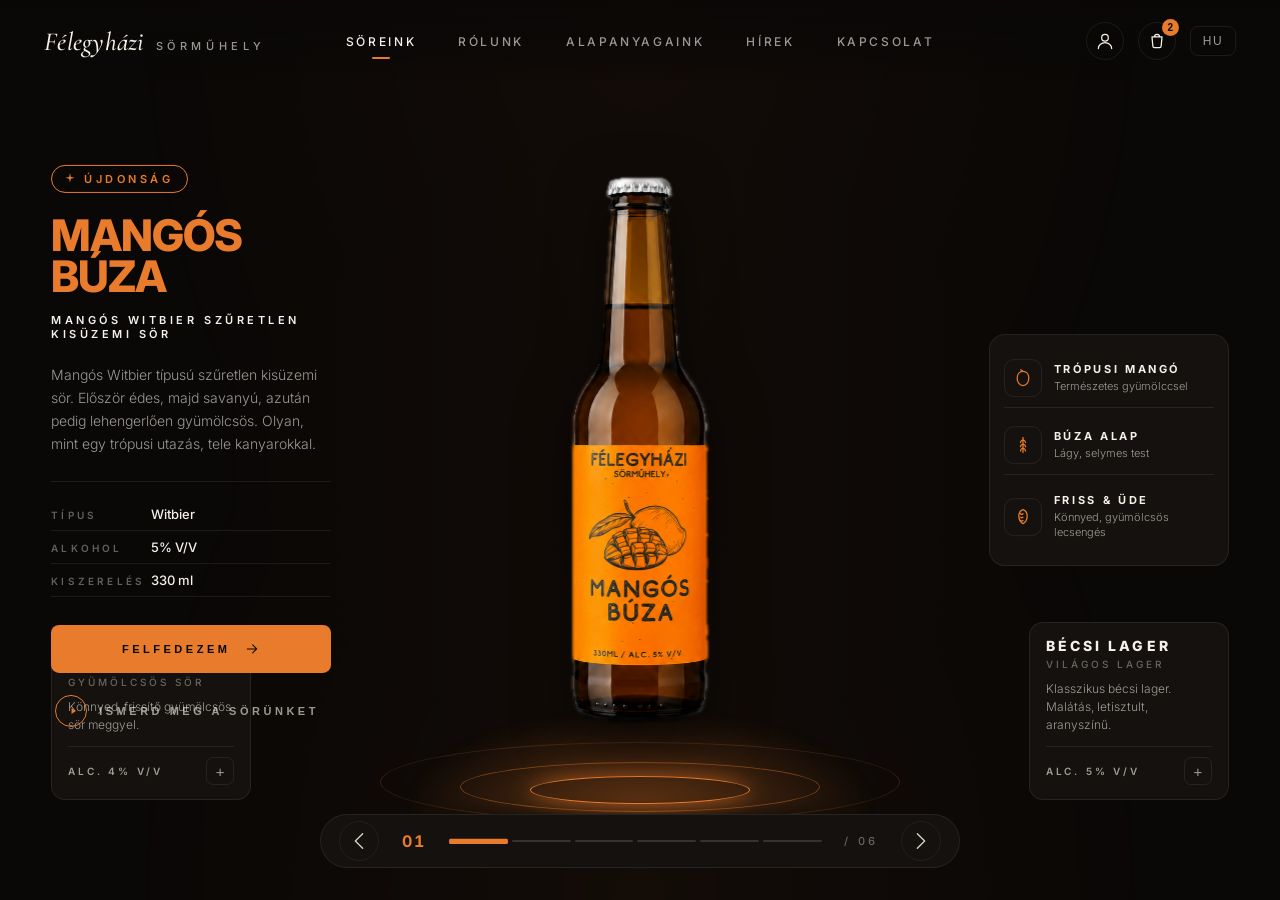
==== index.html @ 0b2c6815 "Add files via upload" ====
<!doctype html>
<html lang="hu">
<head>
<meta charset="utf-8">
<meta name="viewport" content="width=device-width,initial-scale=1">
<title>Félegyházi Sörműhely — sör válogatás</title>
<link rel="preconnect" href="https://fonts.googleapis.com">
<link rel="preconnect" href="https://fonts.gstatic.com" crossorigin>
<link href="https://fonts.googleapis.com/css2?family=Cormorant+Garamond:ital,wght@1,500&family=Inter:wght@300;400;500;600;700;800;900&display=swap" rel="stylesheet">
<link rel="stylesheet" href="style.css?v=4">
</head>
<body>

  <!-- ─── TOP NAVIGATION ─────────────────────────────────────────────── -->
  <header class="nav">
    <a class="brand" href="#">
      <span>Félegyházi</span>
      <em>Sörműhely</em>
    </a>

    <nav class="menu">
      <a href="#" class="active">Söreink</a>
      <a href="#">Rólunk</a>
      <a href="#">Alapanyagaink</a>
      <a href="#">Hírek</a>
      <a href="#">Kapcsolat</a>
    </nav>

    <div class="nav-right">
      <button class="icon-btn" aria-label="Fiók">
        <svg viewBox="0 0 24 24" width="20" height="20"><circle cx="12" cy="8" r="4" stroke="currentColor" stroke-width="1.5" fill="none"/><path d="M4 21c0-4 4-7 8-7s8 3 8 7" stroke="currentColor" stroke-width="1.5" fill="none" stroke-linecap="round"/></svg>
      </button>
      <button class="icon-btn cart" aria-label="Kosár">
        <svg viewBox="0 0 24 24" width="20" height="20"><path d="M6 7h12l-1 11a2 2 0 0 1-2 2H9a2 2 0 0 1-2-2L6 7z M9 7a3 3 0 0 1 6 0" stroke="currentColor" stroke-width="1.5" fill="none" stroke-linecap="round" stroke-linejoin="round"/></svg>
        <span class="cart-badge">2</span>
      </button>
      <button class="lang">HU</button>
    </div>
  </header>

  <!-- ─── STAGE ──────────────────────────────────────────────────────── -->
  <main class="stage">

    <!-- All bottles stacked. State class drives position/scale. -->
    <div class="bottles" id="bottles">
      <img class="bottle-img" data-idx="0" src="bottles/02.png" alt="Mangós Búza">
      <img class="bottle-img" data-idx="1" src="bottles/01.png" alt="Bécsi Lager">
      <img class="bottle-img" data-idx="2" src="bottles/05.png" alt="Málnás Gose">
      <img class="bottle-img" data-idx="3" src="bottles/04.png" alt="Belga Búza">
      <img class="bottle-img" data-idx="4" src="bottles/03.png" alt="Piña Colada Sour Ale">
      <img class="bottle-img" data-idx="5" src="bottles/06.png" alt="Meggyes">
    </div>

    <!-- Glowing podium ring underneath -->
    <div class="podium" id="podium" aria-hidden="true">
      <div class="ring r1"></div>
      <div class="ring r2"></div>
      <div class="ring r3"></div>
      <div class="glow"></div>
    </div>

    <!-- Center content panel (left of the bottle) -->
    <section class="content" id="content">
      <span class="pill">
        <svg viewBox="0 0 24 24" width="14" height="14" aria-hidden="true">
          <path d="M12 2 L13.5 8.5 L20 10 L13.5 11.5 L12 18 L10.5 11.5 L4 10 L10.5 8.5 Z" fill="currentColor"/>
        </svg>
        <span id="pillText">Újdonság</span>
      </span>
      <h1 class="title" id="title">Mangós<br>Búza</h1>
      <p class="subtitle" id="subtitle">Trópusi gyümölcsös búzasör</p>
      <p class="description" id="description">
        Trópusi mangó-pulp búzasör alapon. Lágy és gyümölcsös, természetes mangóval készítve.
      </p>
      <dl class="spec">
        <div><dt>Típus</dt><dd id="specType">Gyümölcsös búzasör</dd></div>
        <div><dt>Alkohol</dt><dd id="specAbv">5% V/V</dd></div>
        <div><dt>Kiszerelés</dt><dd>330 ml</dd></div>
      </dl>
      <div class="ctas">
        <button class="cta-primary">
          Felfedezem
          <svg viewBox="0 0 24 24" width="16" height="16"><path d="M5 12h14 M13 6l6 6-6 6" fill="none" stroke="currentColor" stroke-width="1.6" stroke-linecap="round" stroke-linejoin="round"/></svg>
        </button>
        <button class="cta-secondary">
          <span class="play-circle">
            <svg viewBox="0 0 24 24" width="12" height="12"><path d="M9 6 L18 12 L9 18 Z" fill="currentColor"/></svg>
          </span>
          Ismerd meg a sörünket
        </button>
      </div>
    </section>

    <!-- Right side: per-beer feature highlights -->
    <aside class="features" id="features">
      <!-- 3 feature blocks rendered by JS -->
    </aside>

    <!-- LEFT side preview card (prev beer) -->
    <aside class="side-card left" id="sideLeft">
      <h3 class="side-name"></h3>
      <p class="side-sub"></p>
      <p class="side-desc"></p>
      <div class="side-footer">
        <span class="side-abv"></span>
        <button class="side-plus" aria-label="Részletek">+</button>
      </div>
    </aside>

    <!-- RIGHT side preview card (next beer) -->
    <aside class="side-card right" id="sideRight">
      <h3 class="side-name"></h3>
      <p class="side-sub"></p>
      <p class="side-desc"></p>
      <div class="side-footer">
        <span class="side-abv"></span>
        <button class="side-plus" aria-label="Részletek">+</button>
      </div>
    </aside>

  </main>

  <!-- ─── BOTTOM CONTROLS ──────────────────────────────────────────────── -->
  <footer class="controls">
    <button class="arrow" id="prev" aria-label="Előző">
      <svg viewBox="0 0 24 24" width="22" height="22"><path d="M16 4 L8 12 L16 20" fill="none" stroke="currentColor" stroke-width="1.5" stroke-linecap="round" stroke-linejoin="round"/></svg>
    </button>
    <span class="counter-current" id="capNum">01</span>
    <div class="progress" id="progress"></div>
    <span class="counter-total">/ <span id="capTotal">06</span></span>
    <button class="arrow" id="next" aria-label="Következő">
      <svg viewBox="0 0 24 24" width="22" height="22"><path d="M8 4 L16 12 L8 20" fill="none" stroke="currentColor" stroke-width="1.5" stroke-linecap="round" stroke-linejoin="round"/></svg>
    </button>
  </footer>

  <script type="module" src="script.js?v=4"></script>
</body>
</html>
---- style.css ----
/* ──────────────────────────────────────────────────────────────────────── */
/* Félegyházi Sörműhely — dark editorial product page                      */
/* Layout: nav top · stage (bottle center, content left, features right,   */
/* side cards at edges) · controls bottom.                                  */
/* ──────────────────────────────────────────────────────────────────────── */

:root {
  --bg:        #0A0807;       /* near-black warm */
  --bg-card:   #14110E;       /* card / panel bg */
  --border:    rgba(245, 240, 232, 0.08);
  --ink:       #F5F0E8;
  --ink-soft:  rgba(245, 240, 232, 0.62);
  --ink-faint: rgba(245, 240, 232, 0.38);
  --accent:    #E87B2C;       /* default orange — updated per-beer via JS */
  --accent-soft: rgba(232, 123, 44, 0.55);
  --ease:      cubic-bezier(0.25, 1, 0.5, 1);
}

* { box-sizing: border-box; margin: 0; padding: 0; }

html, body {
  height: 100%;
  overflow: hidden;
  background: var(--bg);
  color: var(--ink);
  font-family: 'Inter', system-ui, -apple-system, sans-serif;
  font-weight: 400;
  font-size: 14px;
  -webkit-font-smoothing: antialiased;
  text-rendering: optimizeLegibility;
  user-select: none;
  -webkit-user-select: none;
}

/* Subtle accent glow at top + bottom of the viewport. Single fixed layer
   — much cheaper than the multi-layer hex pattern that was here before. */
body::before {
  content: "";
  position: fixed;
  inset: 0;
  pointer-events: none;
  z-index: 0;
  background-image:
    radial-gradient(ellipse at 50% 0%,   var(--accent-soft), transparent 60%),
    radial-gradient(ellipse at 50% 100%, var(--accent-soft), transparent 60%);
  opacity: 0.08;
  transition: opacity 0.7s var(--ease);
}

/* ─────────────────────────────────────────────────────────────────────── */
/* TOP NAV                                                                  */
/* ─────────────────────────────────────────────────────────────────────── */

.nav {
  position: fixed;
  top: 0; left: 0; right: 0;
  z-index: 60;
  display: grid;
  grid-template-columns: 1fr auto 1fr;
  align-items: center;
  padding: 22px 44px;
  background: linear-gradient(to bottom, rgba(10, 8, 7, 0.92), rgba(10, 8, 7, 0.65) 70%, transparent);
  gap: 24px;
}

.brand {
  font-family: 'Cormorant Garamond', Georgia, serif;
  font-style: italic;
  font-weight: 500;
  font-size: 26px;
  letter-spacing: 0.01em;
  color: var(--ink);
  text-decoration: none;
  display: flex;
  align-items: baseline;
  gap: 12px;
}
.brand em {
  font-family: 'Inter', sans-serif;
  font-style: normal;
  font-weight: 500;
  font-size: 11px;
  letter-spacing: 0.42em;
  text-transform: uppercase;
  color: var(--ink-soft);
}

.menu {
  display: flex;
  gap: 38px;
  justify-content: center;
}
.menu a {
  font-size: 12px;
  font-weight: 500;
  letter-spacing: 0.22em;
  text-transform: uppercase;
  color: var(--ink-soft);
  text-decoration: none;
  position: relative;
  padding: 6px 2px;
  transition: color 0.25s ease;
}
.menu a:hover { color: var(--ink); }
.menu a.active { color: var(--ink); }
.menu a.active::after {
  content: "";
  position: absolute;
  left: 50%;
  bottom: -4px;
  transform: translateX(-50%);
  width: 18px;
  height: 2px;
  background: var(--accent);
  border-radius: 1px;
  transition: background 0.5s ease;
}

.nav-right {
  display: flex;
  align-items: center;
  gap: 14px;
  justify-content: flex-end;
}
.icon-btn {
  background: none;
  border: 1px solid var(--border);
  color: var(--ink);
  width: 38px;
  height: 38px;
  border-radius: 50%;
  display: flex;
  align-items: center;
  justify-content: center;
  cursor: pointer;
  position: relative;
  transition: border-color 0.25s ease, background 0.25s ease;
}
.icon-btn:hover { border-color: var(--accent); background: rgba(232, 123, 44, 0.08); }
.cart-badge {
  position: absolute;
  top: -4px;
  right: -4px;
  background: var(--accent);
  color: #0a0807;
  font-weight: 700;
  font-size: 10px;
  min-width: 17px;
  height: 17px;
  border-radius: 50%;
  display: flex;
  align-items: center;
  justify-content: center;
  padding: 0 4px;
  transition: background 0.5s ease;
}
.lang {
  background: none;
  border: 1px solid var(--border);
  color: var(--ink-soft);
  padding: 7px 12px;
  border-radius: 8px;
  font-size: 12px;
  font-weight: 500;
  letter-spacing: 0.12em;
  cursor: pointer;
}
.lang:hover { color: var(--ink); border-color: var(--accent); }

/* ─────────────────────────────────────────────────────────────────────── */
/* STAGE                                                                    */
/* ─────────────────────────────────────────────────────────────────────── */

.stage {
  position: relative;
  width: 100vw;
  height: 100vh;
  z-index: 1;
  padding-top: 88px;
  padding-bottom: 88px;
  overflow: hidden;
}

/* Bottles container — bottles are absolute positioned by state class */
.bottles { position: absolute; inset: 0; pointer-events: none; }

/* Bottles use translate3d only (GPU-accelerated). NO transitions on   */
/* left/top/filter — those trigger layout/paint, which tanked FPS.      */
.bottle-img {
  position: absolute;
  top: 50%;
  left: 50%;
  height: 64vh;
  width: auto;
  transform: translate3d(-50%, -50%, 0) scale(0.2);
  opacity: 0;
  pointer-events: auto;
  cursor: pointer;
  will-change: transform, opacity;
  transition: transform 0.7s var(--ease),
              opacity   0.5s var(--ease);
  filter: drop-shadow(0 18px 28px rgba(0, 0, 0, 0.55));
  z-index: 5;
  backface-visibility: hidden;
  -webkit-backface-visibility: hidden;
}

.bottle-img.state-center {
  opacity: 1;
  transform: translate3d(-50%, -50%, 0) scale(1);
  z-index: 10;
}
/* Side bottles: anchored 150px from viewport edge (= card center). Slight
   downward shift (+4vh) so their bottom sits just above the card's top.   */
.bottle-img.state-left {
  opacity: 0.9;
  transform: translate3d(calc(-50% - 50vw + 150px), calc(-50% + 4vh), 0) scale(0.40);
  z-index: 14;
}
.bottle-img.state-right {
  opacity: 0.9;
  transform: translate3d(calc(-50% + 50vw - 150px), calc(-50% + 4vh), 0) scale(0.40);
  z-index: 14;
}
.bottle-img.state-far-left {
  opacity: 0;
  transform: translate3d(calc(-50% - 65vw), -50%, 0) scale(0.25);
  z-index: 2;
}
.bottle-img.state-far-right {
  opacity: 0;
  transform: translate3d(calc(-50% + 65vw), -50%, 0) scale(0.25);
  z-index: 2;
}

/* ─────────────────────────────────────────────────────────────────────── */
/* Glowing podium under the center bottle                                  */
/* ─────────────────────────────────────────────────────────────────────── */

.podium {
  position: absolute;
  left: 50%;
  bottom: 88px;
  transform: translateX(-50%);
  width: 520px;
  height: 110px;
  pointer-events: none;
  z-index: 8;
}
.podium .ring {
  position: absolute;
  left: 50%;
  bottom: 0;
  transform: translateX(-50%);
  border: 1.5px solid var(--accent);
  border-radius: 50%;
  opacity: 0.85;
  transition: border-color 0.5s ease, box-shadow 0.5s ease;
}
.podium .ring.r1 { width: 220px; height: 28px; bottom: 8px;  opacity: 1;   box-shadow: 0 0 22px var(--accent-soft); }
.podium .ring.r2 { width: 360px; height: 50px; bottom: 0px;  opacity: 0.45; }
.podium .ring.r3 { width: 520px; height: 80px; bottom: -10px; opacity: 0.18; }
.podium .glow {
  position: absolute;
  inset: 0;
  background: radial-gradient(ellipse at 50% 100%, var(--accent-soft) 0%, transparent 65%);
  filter: blur(8px);
  opacity: 0.7;
  transition: opacity 0.5s ease;
}

/* ─────────────────────────────────────────────────────────────────────── */
/* Center content panel (top-left of bottle)                                */
/* ─────────────────────────────────────────────────────────────────────── */

/* Content panel in its OWN column. left:300px = clear gap (50px card-left
   + 200px card-width + 50px breathing room). Narrower max width.          */
.content {
  position: absolute;
  top: 50%;
  left: 300px;
  transform: translateY(-50%);
  width: min(22vw, 320px);
  max-height: 76vh;
  z-index: 20;
  transition: opacity 0.4s ease;
}

.pill {
  display: inline-flex;
  align-items: center;
  gap: 7px;
  padding: 6px 14px 6px 11px;
  border: 1px solid var(--accent);
  color: var(--accent);
  border-radius: 999px;
  font-size: 11px;
  letter-spacing: 0.32em;
  text-transform: uppercase;
  font-weight: 600;
  margin-bottom: 22px;
  transition: color 0.5s ease, border-color 0.5s ease;
}

.title {
  font-family: 'Inter', sans-serif;
  font-weight: 800;
  font-size: clamp(32px, 3.4vw, 56px);
  line-height: 0.94;
  letter-spacing: -0.022em;
  color: var(--accent);
  text-transform: uppercase;
  margin-bottom: 16px;
  transition: color 0.5s ease;
}

.subtitle {
  font-size: 11px;
  letter-spacing: 0.32em;
  text-transform: uppercase;
  font-weight: 600;
  color: var(--ink);
  margin-bottom: 22px;
}

.description {
  font-size: 14px;
  line-height: 1.65;
  color: var(--ink-soft);
  margin-bottom: 26px;
  font-weight: 300;
}

.spec {
  border-top: 1px solid var(--border);
  padding-top: 16px;
  margin-bottom: 28px;
}
.spec > div {
  display: grid;
  grid-template-columns: 100px 1fr;
  align-items: baseline;
  padding: 8px 0;
  border-bottom: 1px solid var(--border);
}
.spec dt {
  font-size: 10px;
  letter-spacing: 0.32em;
  text-transform: uppercase;
  font-weight: 600;
  color: var(--ink-faint);
}
.spec dd {
  font-size: 13px;
  font-weight: 500;
  color: var(--ink);
}

.ctas { display: flex; flex-direction: column; gap: 14px; }

.cta-primary {
  display: inline-flex;
  align-items: center;
  justify-content: center;
  gap: 14px;
  background: var(--accent);
  color: #0a0807;
  border: none;
  padding: 16px 22px;
  font-size: 11px;
  letter-spacing: 0.32em;
  text-transform: uppercase;
  font-weight: 700;
  border-radius: 8px;
  cursor: pointer;
  transition: background 0.25s ease, transform 0.2s ease;
}
.cta-primary:hover { transform: translateY(-1px); filter: brightness(1.08); }

.cta-secondary {
  display: inline-flex;
  align-items: center;
  gap: 12px;
  background: none;
  border: none;
  color: var(--ink-soft);
  padding: 8px 4px;
  font-size: 11px;
  letter-spacing: 0.32em;
  text-transform: uppercase;
  font-weight: 600;
  cursor: pointer;
  transition: color 0.25s ease;
}
.cta-secondary:hover { color: var(--ink); }
.play-circle {
  width: 32px;
  height: 32px;
  border-radius: 50%;
  border: 1.5px solid var(--accent);
  color: var(--accent);
  display: flex;
  align-items: center;
  justify-content: center;
  padding-left: 3px;
  transition: color 0.5s ease, border-color 0.5s ease;
}

/* ─────────────────────────────────────────────────────────────────────── */
/* Right side: feature highlights for the centered beer                     */
/* ─────────────────────────────────────────────────────────────────────── */

/* Features panel: right:300px gives same 50px breathing room from the
   right side card (50 card + 200 card + 50 gap = 300). Narrower.          */
.features {
  position: absolute;
  top: 50%;
  right: 300px;
  transform: translateY(-50%);
  width: min(16vw, 230px);
  z-index: 20;
  display: flex;
  flex-direction: column;
  gap: 8px;
  background: var(--bg-card);
  border: 1px solid var(--border);
  border-radius: 16px;
  padding: 14px;
  transition: opacity 0.4s ease;
}

.feature {
  display: grid;
  grid-template-columns: 38px 1fr;
  gap: 12px;
  align-items: center;
  padding: 10px 0;
  border-bottom: 1px solid var(--border);
}
.feature:last-child { border-bottom: none; }

.feature-icon {
  width: 38px;
  height: 38px;
  border-radius: 10px;
  border: 1px solid var(--border);
  color: var(--accent);
  display: flex;
  align-items: center;
  justify-content: center;
  transition: color 0.5s ease, border-color 0.5s ease;
}
.feature-icon svg { width: 20px; height: 20px; }

.feature-head {
  font-size: 11px;
  letter-spacing: 0.24em;
  text-transform: uppercase;
  font-weight: 700;
  color: var(--ink);
  margin-bottom: 3px;
}
.feature-body {
  font-size: 11px;
  font-weight: 300;
  color: var(--ink-soft);
  line-height: 1.4;
}

/* ─────────────────────────────────────────────────────────────────────── */
/* Side cards (under the small prev/next bottles)                           */
/* ─────────────────────────────────────────────────────────────────────── */

/* Side cards: 200px wide so they leave breathing room before the content
   column. Anchored 50px from edge → card center at 150px = bottle anchor.
   Card sits low + bottle overlaps its top half (z-index 4 vs 14).         */
.side-card {
  position: absolute;
  bottom: 100px;
  width: 200px;
  background: var(--bg-card);
  border: 1px solid var(--border);
  border-radius: 14px;
  padding: 14px 16px;
  z-index: 4;
  transition: opacity 0.4s ease;
}
.side-card.left  { left: 50px; }
.side-card.right { right: 50px; }

.side-name {
  font-size: 14px;
  font-weight: 800;
  letter-spacing: 0.22em;
  text-transform: uppercase;
  color: var(--ink);
  margin-bottom: 4px;
}
.side-sub {
  font-size: 10px;
  letter-spacing: 0.3em;
  text-transform: uppercase;
  color: var(--ink-faint);
  margin-bottom: 10px;
  font-weight: 500;
}
.side-desc {
  font-size: 12px;
  line-height: 1.5;
  color: var(--ink-soft);
  font-weight: 300;
  margin-bottom: 12px;
}
.side-footer {
  display: flex;
  align-items: center;
  justify-content: space-between;
  padding-top: 10px;
  border-top: 1px solid var(--border);
}
.side-abv {
  font-size: 10px;
  letter-spacing: 0.28em;
  text-transform: uppercase;
  font-weight: 600;
  color: var(--ink-soft);
}
.side-plus {
  background: none;
  border: 1px solid var(--border);
  color: var(--ink-soft);
  width: 28px;
  height: 28px;
  border-radius: 7px;
  font-size: 15px;
  cursor: pointer;
  transition: all 0.25s ease;
}
.side-plus:hover { color: var(--accent); border-color: var(--accent); }

/* ─────────────────────────────────────────────────────────────────────── */
/* Bottom controls                                                          */
/* ─────────────────────────────────────────────────────────────────────── */

.controls {
  position: fixed;
  bottom: 32px;
  left: 50%;
  transform: translateX(-50%);
  display: flex;
  align-items: center;
  gap: 22px;
  width: min(58vw, 640px);
  z-index: 50;
  padding: 6px 18px;
  border: 1px solid var(--border);
  border-radius: 999px;
  background: var(--bg-card);
}

.arrow {
  background: none;
  border: 1px solid var(--border);
  color: var(--ink);
  width: 40px;
  height: 40px;
  border-radius: 50%;
  cursor: pointer;
  opacity: 0.85;
  display: flex;
  align-items: center;
  justify-content: center;
  flex-shrink: 0;
  transition: all 0.2s ease;
}
.arrow:hover  { border-color: var(--accent); color: var(--accent); opacity: 1; }
.arrow:active { transform: scale(0.92); }

.counter-current {
  font-size: 16px;
  font-weight: 700;
  letter-spacing: 0.12em;
  color: var(--accent);
  font-variant-numeric: tabular-nums;
  min-width: 26px;
  text-align: center;
  transition: color 0.5s ease;
}
.counter-total {
  font-size: 11px;
  font-weight: 500;
  letter-spacing: 0.32em;
  color: var(--ink-faint);
  font-variant-numeric: tabular-nums;
}

.progress {
  flex: 1;
  display: flex;
  gap: 4px;
  align-items: center;
}
.seg {
  flex: 1;
  height: 1.5px;
  background: rgba(245, 240, 232, 0.15);
  border: none;
  border-radius: 1px;
  cursor: pointer;
  padding: 0;
  transition: background 0.4s ease, transform 0.4s var(--ease);
  transform-origin: center;
}
.seg:hover { background: rgba(245, 240, 232, 0.35); }
.seg.active {
  background: var(--accent);
  transform: scaleY(2.6);
}

/* ─────────────────────────────────────────────────────────────────────── */
/* Responsive                                                               */
/* ─────────────────────────────────────────────────────────────────────── */

@media (max-width: 1280px) {
  .content    { width: 280px; left: 4vw; }
  .features   { width: 240px; right: 4vw; }
  .side-card  { width: 200px; }
  .side-card.left  { left: 4vw; }
  .side-card.right { right: 4vw; }
  .bottle-img { height: 62vh; }
  .bottle-img.state-left  { left: 22%; }
  .bottle-img.state-right { left: 78%; }
}

@media (max-width: 1024px) {
  .menu { display: none; }
  .features, .side-card { display: none; }
  .content { width: 320px; }
  .bottle-img { height: 58vh; }
}

@media (max-width: 720px) {
  .nav { padding: 14px 18px; }
  .brand { font-size: 18px; }
  .brand em { font-size: 9px; letter-spacing: 0.32em; }
  .content { left: 4vw; right: 4vw; width: auto; top: auto; bottom: 200px; transform: none; }
  .title { font-size: 38px; }
  .bottle-img { height: 48vh; }
  .bottle-img.state-left, .bottle-img.state-right { transform: translate(-50%, -50%) scale(0.32); }
  .controls { width: calc(100vw - 24px); gap: 12px; }
}

@media (prefers-reduced-motion: reduce) {
  .bottle-img, .podium .ring, .podium .glow { transition: none !important; }
}
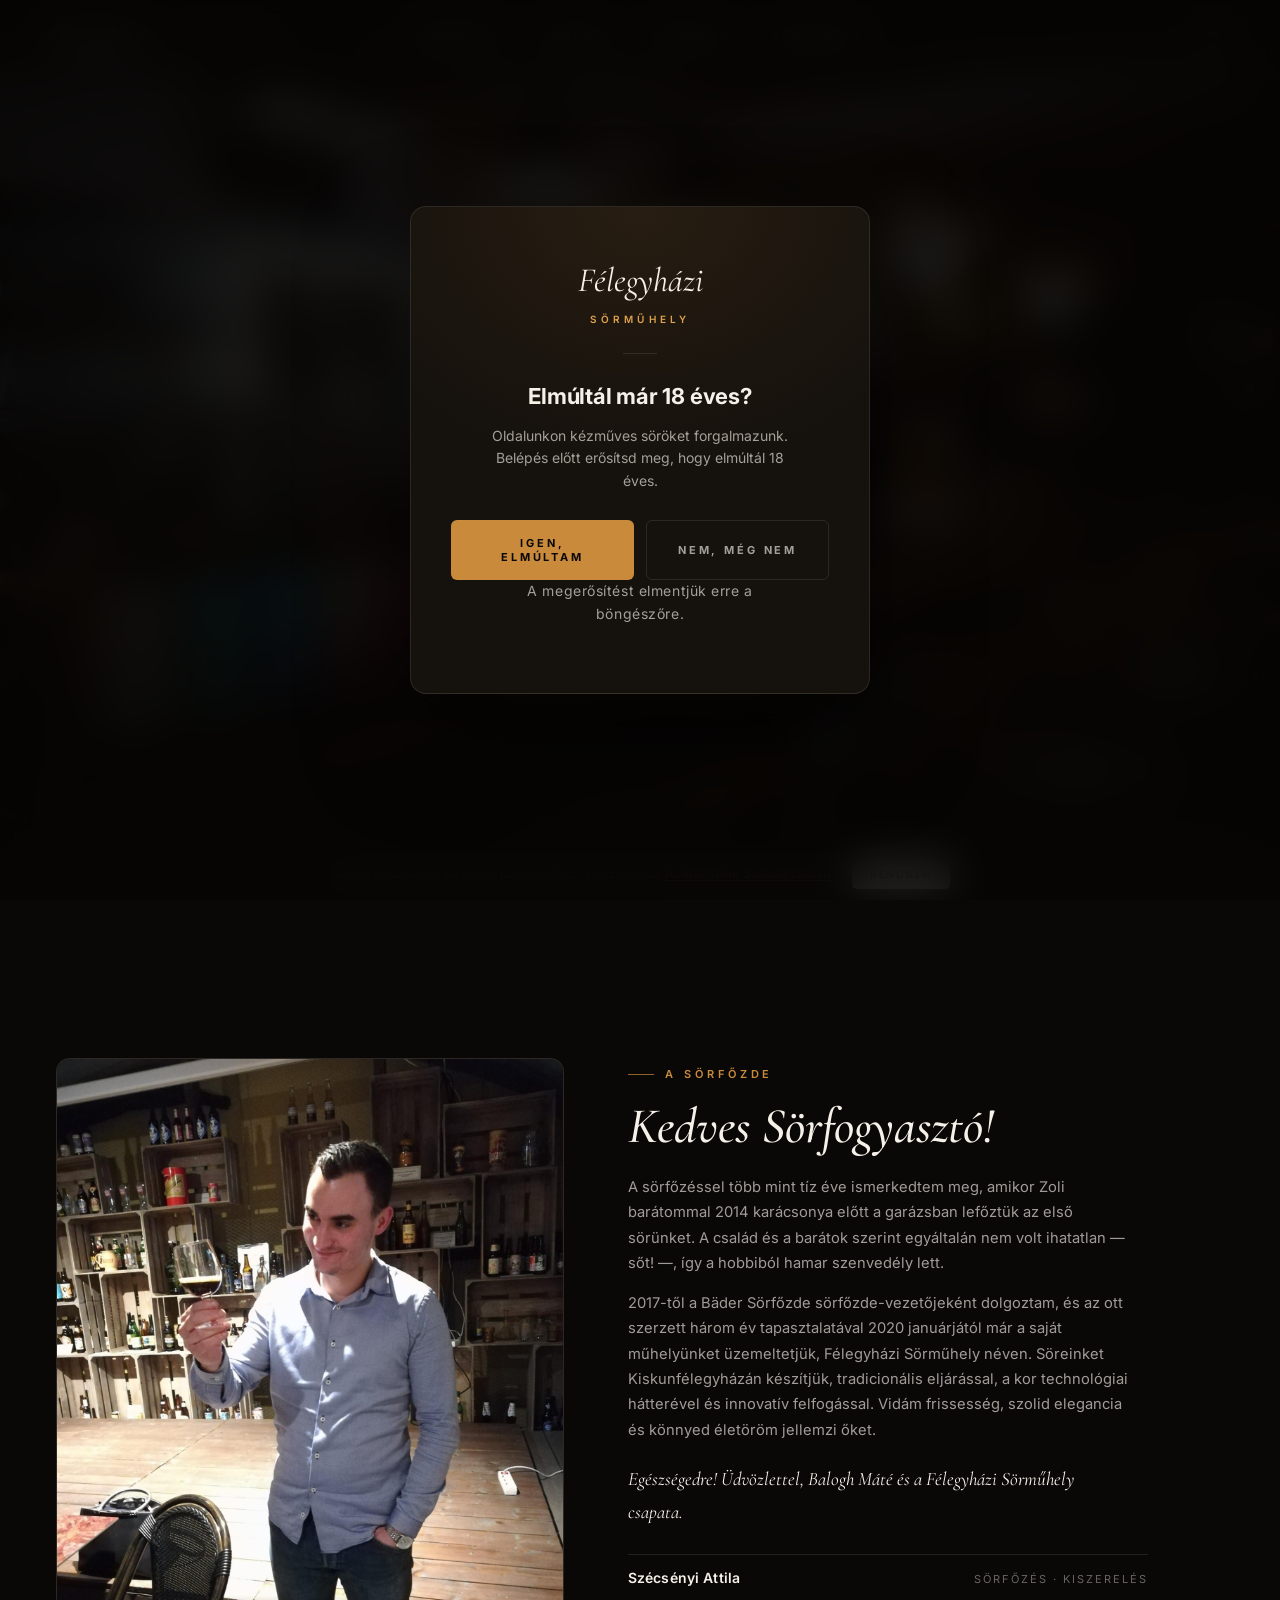
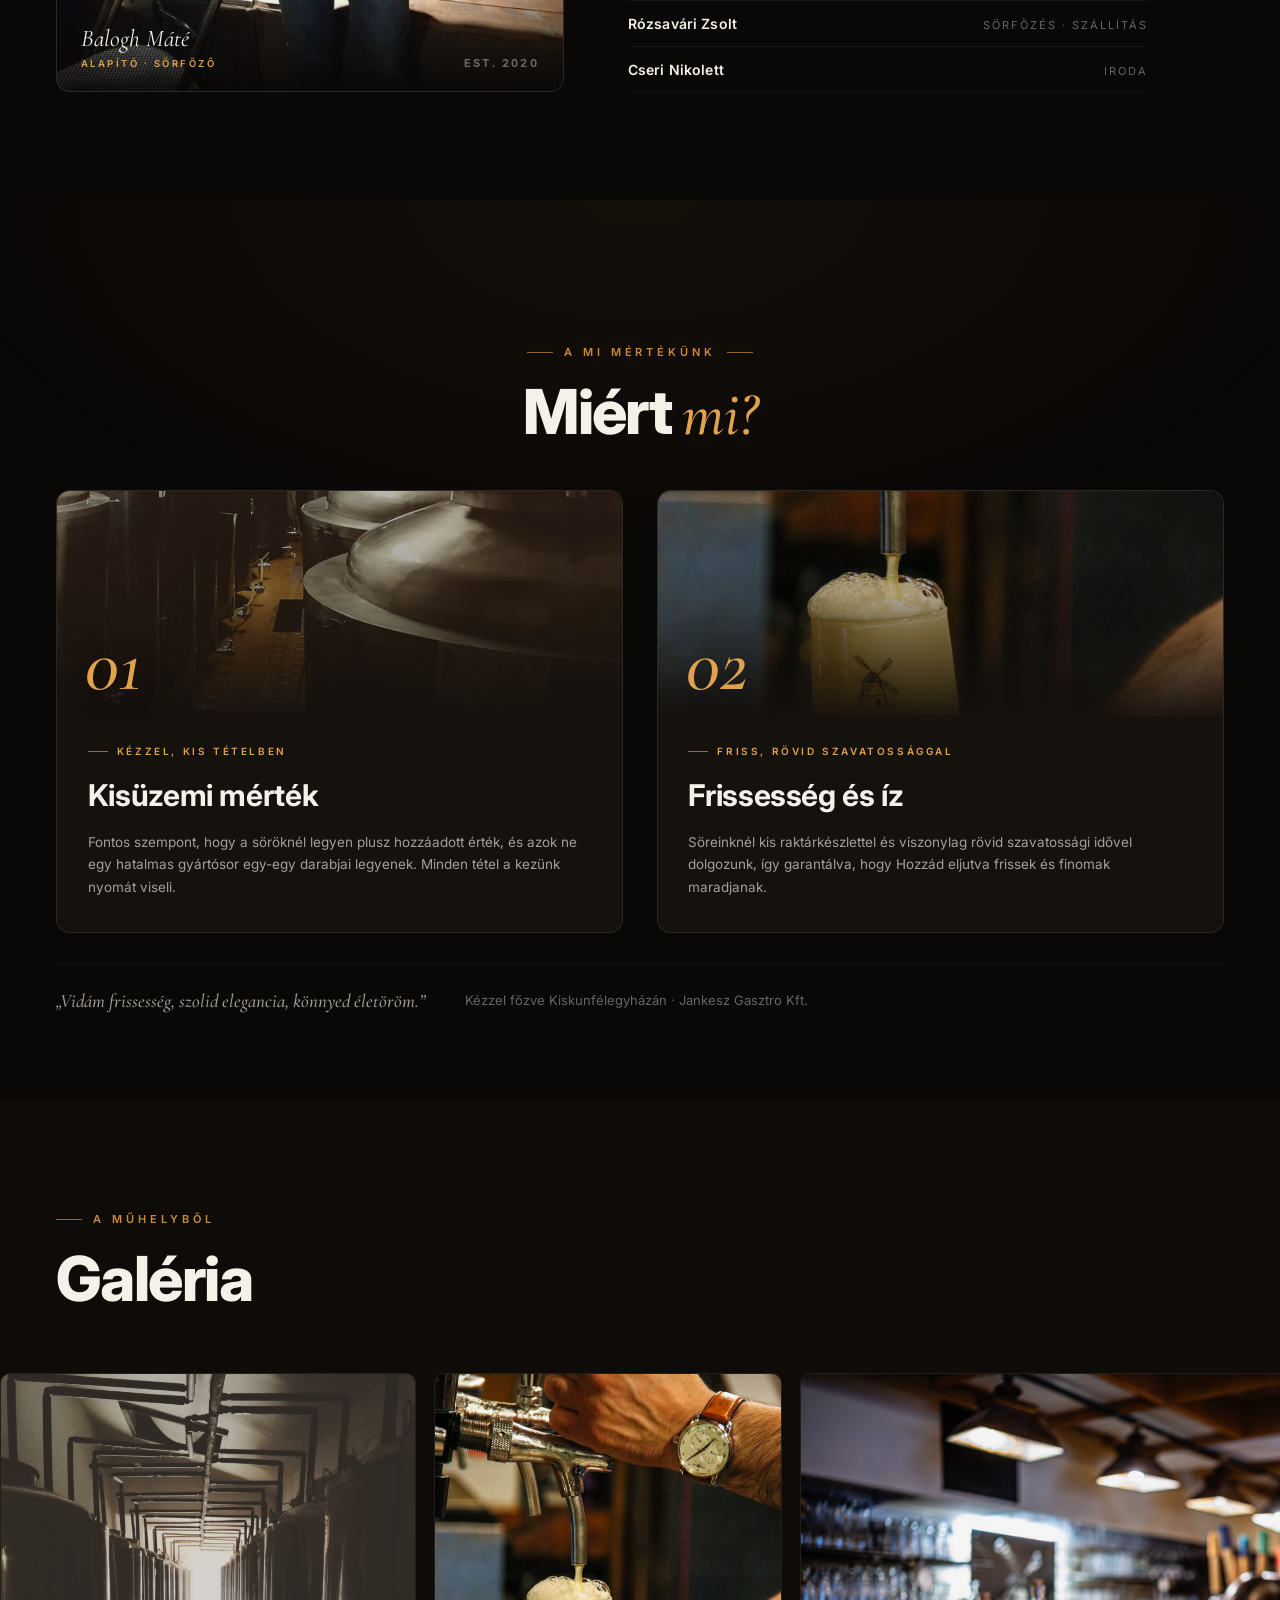
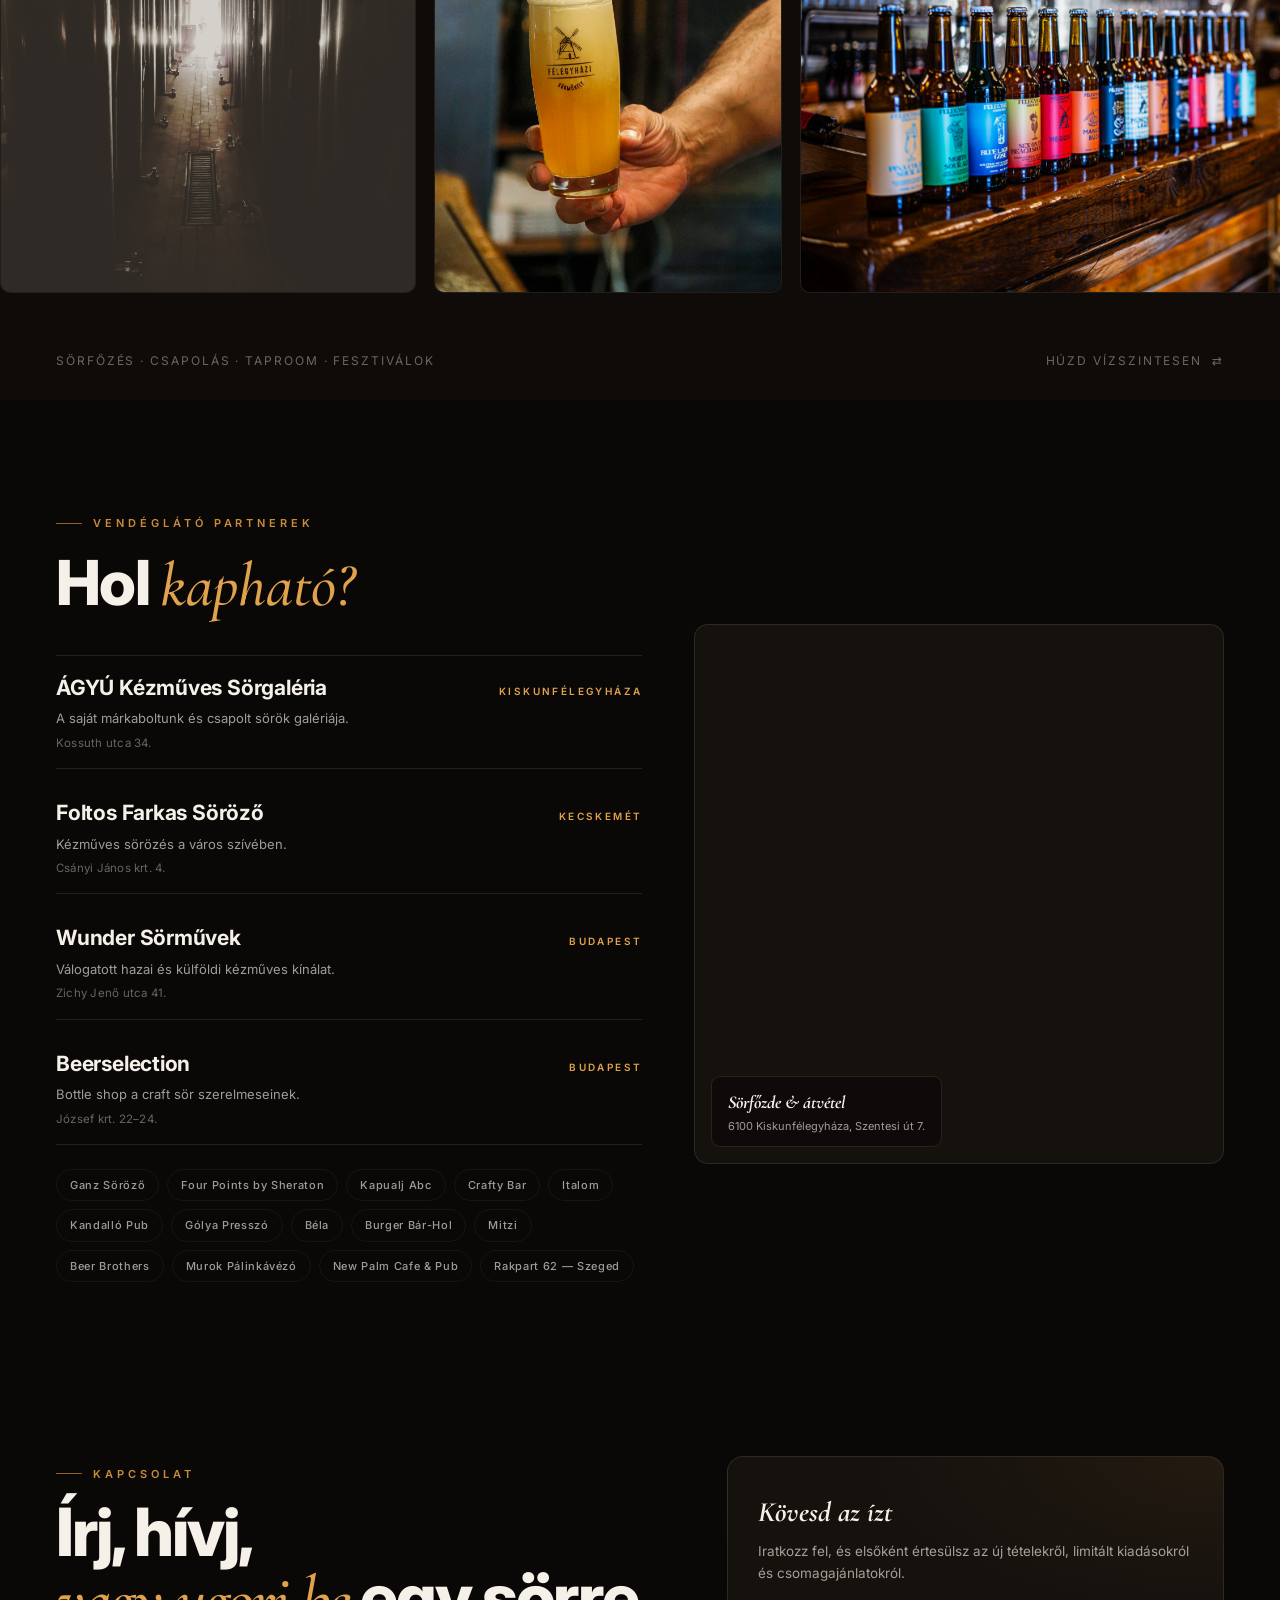
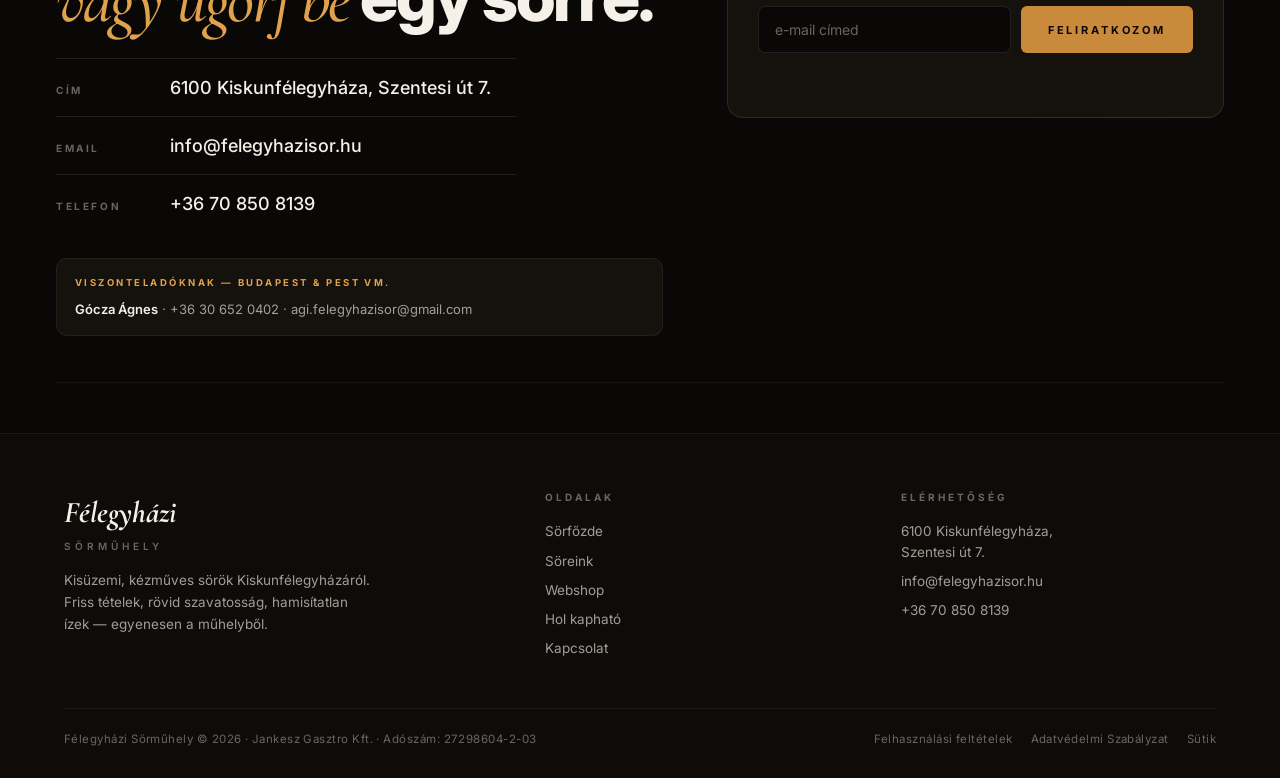
==== commit c08557f9: "Full" ====
--- a/index.html
+++ b/index.html
@@ -1,138 +1,296 @@
 <!doctype html>
-<html lang="hu">
+<html lang="hu" class="snap">
 <head>
 <meta charset="utf-8">
-<meta name="viewport" content="width=device-width,initial-scale=1">
-<title>Félegyházi Sörműhely — sör válogatás</title>
+<meta name="viewport" content="width=device-width, initial-scale=1">
+<title>Félegyházi Sörműhely — Kézműves sörök Kiskunfélegyházáról</title>
+<meta name="description" content="Félegyházi Sörműhely — kisüzemi, kézműves sörök Kiskunfélegyházáról 2020 óta. Élet, (s)öröm, Félegyháza!">
 <link rel="preconnect" href="https://fonts.googleapis.com">
 <link rel="preconnect" href="https://fonts.gstatic.com" crossorigin>
 <link href="https://fonts.googleapis.com/css2?family=Cormorant+Garamond:ital,wght@1,500&family=Inter:wght@300;400;500;600;700;800;900&display=swap" rel="stylesheet">
-<link rel="stylesheet" href="style.css?v=4">
+<link rel="stylesheet" href="css/base.css">
+<link rel="stylesheet" href="css/index.css">
 </head>
 <body>
 
-  <!-- ─── TOP NAVIGATION ─────────────────────────────────────────────── -->
-  <header class="nav">
-    <a class="brand" href="#">
-      <span>Félegyházi</span>
-      <em>Sörműhely</em>
+<!-- ═══ AGE GATE ═══════════════════════════════════════════════════════ -->
+<div class="agegate" id="agegate" role="dialog" aria-modal="true" aria-label="Korhatár-ellenőrzés">
+  <div class="agegate-card">
+    <div class="agegate-mark">Félegyházi<span>Sörműhely</span></div>
+    <div class="agegate-rule"></div>
+    <h2>Elmúltál már 18 éves?</h2>
+    <p>Oldalunkon kézműves söröket forgalmazunk. Belépés előtt erősítsd meg, hogy elmúltál 18 éves.</p>
+    <div class="agegate-actions">
+      <button class="btn btn-accent" data-gate="yes">Igen, elmúltam</button>
+      <button class="btn agegate-deny" data-gate="no">Nem, még nem</button>
+    </div>
+    <p class="agegate-note">A megerősítést elmentjük erre a böngészőre.</p>
+  </div>
+</div>
+
+<!-- ═══ NAV ════════════════════════════════════════════════════════════ -->
+<header class="nav">
+  <a class="brand" href="index.html" aria-label="Félegyházi Sörműhely — kezdőlap">
+    <b>Félegyházi</b><span>Sörműhely</span>
+  </a>
+  <nav class="menu" aria-label="Fő menü">
+    <a href="index.html">Sörfőzde</a>
+    <a href="soreink.html">Söreink</a>
+    <a href="webshop.html">Webshop</a>
+    <a href="#kapcsolat">Kapcsolat</a>
+  </nav>
+  <div class="nav-right">
+    <a class="icon-btn" href="webshop.html" aria-label="Kosár">
+      <svg viewBox="0 0 24 24"><path d="M6 7h12l-1 11a2 2 0 0 1-2 2H9a2 2 0 0 1-2-2L6 7z M9 7a3 3 0 0 1 6 0" stroke="currentColor" stroke-width="1.5" fill="none" stroke-linecap="round" stroke-linejoin="round"/></svg>
+      <span class="cart-badge" style="display:none">0</span>
     </a>
-
-    <nav class="menu">
-      <a href="#" class="active">Söreink</a>
-      <a href="#">Rólunk</a>
-      <a href="#">Alapanyagaink</a>
-      <a href="#">Hírek</a>
-      <a href="#">Kapcsolat</a>
-    </nav>
-
-    <div class="nav-right">
-      <button class="icon-btn" aria-label="Fiók">
-        <svg viewBox="0 0 24 24" width="20" height="20"><circle cx="12" cy="8" r="4" stroke="currentColor" stroke-width="1.5" fill="none"/><path d="M4 21c0-4 4-7 8-7s8 3 8 7" stroke="currentColor" stroke-width="1.5" fill="none" stroke-linecap="round"/></svg>
-      </button>
-      <button class="icon-btn cart" aria-label="Kosár">
-        <svg viewBox="0 0 24 24" width="20" height="20"><path d="M6 7h12l-1 11a2 2 0 0 1-2 2H9a2 2 0 0 1-2-2L6 7z M9 7a3 3 0 0 1 6 0" stroke="currentColor" stroke-width="1.5" fill="none" stroke-linecap="round" stroke-linejoin="round"/></svg>
-        <span class="cart-badge">2</span>
-      </button>
-      <button class="lang">HU</button>
-    </div>
-  </header>
-
-  <!-- ─── STAGE ──────────────────────────────────────────────────────── -->
-  <main class="stage">
-
-    <!-- All bottles stacked. State class drives position/scale. -->
-    <div class="bottles" id="bottles">
-      <img class="bottle-img" data-idx="0" src="bottles/02.png" alt="Mangós Búza">
-      <img class="bottle-img" data-idx="1" src="bottles/01.png" alt="Bécsi Lager">
-      <img class="bottle-img" data-idx="2" src="bottles/05.png" alt="Málnás Gose">
-      <img class="bottle-img" data-idx="3" src="bottles/04.png" alt="Belga Búza">
-      <img class="bottle-img" data-idx="4" src="bottles/03.png" alt="Piña Colada Sour Ale">
-      <img class="bottle-img" data-idx="5" src="bottles/06.png" alt="Meggyes">
-    </div>
-
-    <!-- Glowing podium ring underneath -->
-    <div class="podium" id="podium" aria-hidden="true">
-      <div class="ring r1"></div>
-      <div class="ring r2"></div>
-      <div class="ring r3"></div>
-      <div class="glow"></div>
-    </div>
-
-    <!-- Center content panel (left of the bottle) -->
-    <section class="content" id="content">
-      <span class="pill">
-        <svg viewBox="0 0 24 24" width="14" height="14" aria-hidden="true">
-          <path d="M12 2 L13.5 8.5 L20 10 L13.5 11.5 L12 18 L10.5 11.5 L4 10 L10.5 8.5 Z" fill="currentColor"/>
-        </svg>
-        <span id="pillText">Újdonság</span>
-      </span>
-      <h1 class="title" id="title">Mangós<br>Búza</h1>
-      <p class="subtitle" id="subtitle">Trópusi gyümölcsös búzasör</p>
-      <p class="description" id="description">
-        Trópusi mangó-pulp búzasör alapon. Lágy és gyümölcsös, természetes mangóval készítve.
-      </p>
-      <dl class="spec">
-        <div><dt>Típus</dt><dd id="specType">Gyümölcsös búzasör</dd></div>
-        <div><dt>Alkohol</dt><dd id="specAbv">5% V/V</dd></div>
-        <div><dt>Kiszerelés</dt><dd>330 ml</dd></div>
-      </dl>
-      <div class="ctas">
-        <button class="cta-primary">
-          Felfedezem
-          <svg viewBox="0 0 24 24" width="16" height="16"><path d="M5 12h14 M13 6l6 6-6 6" fill="none" stroke="currentColor" stroke-width="1.6" stroke-linecap="round" stroke-linejoin="round"/></svg>
-        </button>
-        <button class="cta-secondary">
-          <span class="play-circle">
-            <svg viewBox="0 0 24 24" width="12" height="12"><path d="M9 6 L18 12 L9 18 Z" fill="currentColor"/></svg>
-          </span>
-          Ismerd meg a sörünket
-        </button>
-      </div>
-    </section>
-
-    <!-- Right side: per-beer feature highlights -->
-    <aside class="features" id="features">
-      <!-- 3 feature blocks rendered by JS -->
-    </aside>
-
-    <!-- LEFT side preview card (prev beer) -->
-    <aside class="side-card left" id="sideLeft">
-      <h3 class="side-name"></h3>
-      <p class="side-sub"></p>
-      <p class="side-desc"></p>
-      <div class="side-footer">
-        <span class="side-abv"></span>
-        <button class="side-plus" aria-label="Részletek">+</button>
-      </div>
-    </aside>
-
-    <!-- RIGHT side preview card (next beer) -->
-    <aside class="side-card right" id="sideRight">
-      <h3 class="side-name"></h3>
-      <p class="side-sub"></p>
-      <p class="side-desc"></p>
-      <div class="side-footer">
-        <span class="side-abv"></span>
-        <button class="side-plus" aria-label="Részletek">+</button>
-      </div>
-    </aside>
-
-  </main>
-
-  <!-- ─── BOTTOM CONTROLS ──────────────────────────────────────────────── -->
-  <footer class="controls">
-    <button class="arrow" id="prev" aria-label="Előző">
-      <svg viewBox="0 0 24 24" width="22" height="22"><path d="M16 4 L8 12 L16 20" fill="none" stroke="currentColor" stroke-width="1.5" stroke-linecap="round" stroke-linejoin="round"/></svg>
+    <button class="nav-burger" aria-label="Menü" aria-expanded="false">
+      <svg viewBox="0 0 24 24" width="20" height="20"><path d="M4 7h16M4 12h16M4 17h16" stroke="currentColor" stroke-width="1.6" stroke-linecap="round"/></svg>
     </button>
-    <span class="counter-current" id="capNum">01</span>
-    <div class="progress" id="progress"></div>
-    <span class="counter-total">/ <span id="capTotal">06</span></span>
-    <button class="arrow" id="next" aria-label="Következő">
-      <svg viewBox="0 0 24 24" width="22" height="22"><path d="M8 4 L16 12 L8 20" fill="none" stroke="currentColor" stroke-width="1.5" stroke-linecap="round" stroke-linejoin="round"/></svg>
-    </button>
-  </footer>
-
-  <script type="module" src="script.js?v=4"></script>
+  </div>
+</header>
+
+<div class="dots" id="dots" aria-hidden="true"></div>
+
+<main class="snap-main">
+
+  <!-- ═══ S1 · HERO ═══════════════════════════════════════════════════ -->
+  <section class="section hero" id="hero" data-screen-label="Kezdőlap">
+    <div class="hero-bg"><img src="assets/featured/taproom.jpg" alt="A Félegyházi Sörműhely söreinek sora a pult bárpultján"></div>
+    <div class="hero-inner">
+      <span class="kicker center">Kiskunfélegyháza &middot; 2020</span>
+      <h1 class="hero-mark">Félegyházi</h1>
+      <div class="hero-sub-mark">Sörműhely</div>
+      <div class="hero-rule"></div>
+      <p class="hero-tag">Élet, (s)öröm, Félegyháza!</p>
+      <p class="hero-line">Kézműves sörök Kiskunfélegyházáról, 2020 óta.</p>
+      <a class="btn btn-accent hero-cta" href="soreink.html">
+        Fedezd fel a söreinket
+        <svg class="arrow-ico" viewBox="0 0 24 24" fill="none"><path d="M5 12h14M13 6l6 6-6 6" stroke="currentColor" stroke-width="1.6" stroke-linecap="round" stroke-linejoin="round"/></svg>
+      </a>
+    </div>
+    <a class="scroll-cue" href="#sorfozde" aria-label="Görgess lejjebb">
+      <span>Görgess</span>
+      <span class="line"></span>
+    </a>
+  </section>
+
+  <!-- ═══ S2 · SÖRFŐZDE ═══════════════════════════════════════════════ -->
+  <section class="section sorfozde" id="sorfozde" data-screen-label="Sörfőzde">
+    <div class="section-inner">
+      <figure class="owner-figure">
+        <img src="assets/featured/owner.jpg" alt="Balogh Máté, a Félegyházi Sörműhely alapítója">
+        <figcaption>
+          <div>
+            <div class="cap-name">Balogh Máté</div>
+            <div class="cap-role">Alapító &middot; Sörfőző</div>
+          </div>
+          <div class="cap-year">EST. 2020</div>
+        </figcaption>
+      </figure>
+      <div class="letter">
+        <span class="kicker">A sörfőzde</span>
+        <h2>Kedves Sörfogyasztó!</h2>
+        <p>A sörfőzéssel több mint tíz éve ismerkedtem meg, amikor Zoli barátommal 2014 karácsonya előtt a garázsban lefőztük az első sörünket. A család és a barátok szerint egyáltalán nem volt ihatatlan — sőt! —, így a hobbiból hamar szenvedély lett.</p>
+        <p>2017-től a Bäder Sörfőzde sörfőzde-vezetőjeként dolgoztam, és az ott szerzett három év tapasztalatával 2020 januárjától már a saját műhelyünket üzemeltetjük, Félegyházi Sörműhely néven. Söreinket Kiskunfélegyházán készítjük, tradicionális eljárással, a kor technológiai hátterével és innovatív felfogással. Vidám frissesség, szolid elegancia és könnyed életöröm jellemzi őket.</p>
+        <p class="signoff">Egészségedre! Üdvözlettel, Balogh Máté és a Félegyházi Sörműhely csapata.</p>
+        <ul class="team">
+          <li><span class="t-name">Szécsényi Attila</span><span class="t-role">Sörfőzés · Kiszerelés</span></li>
+          <li><span class="t-name">Rózsavári Zsolt</span><span class="t-role">Sörfőzés · Szállítás</span></li>
+          <li><span class="t-name">Cseri Nikolett</span><span class="t-role">Iroda</span></li>
+        </ul>
+      </div>
+    </div>
+  </section>
+
+  <!-- ═══ S3 · MIÉRT MI? ══════════════════════════════════════════════ -->
+  <section class="section miert" id="miert" data-screen-label="Miért mi?">
+    <div class="section-inner">
+      <div class="sec-head center">
+        <span class="kicker center">A mi mértékünk</span>
+        <h2 class="sec-title">Miért <em>mi?</em></h2>
+      </div>
+      <div class="pillars">
+        <article class="pillar">
+          <div class="pillar-media">
+            <img src="assets/featured/tanks.jpg" alt="Kisüzemi erjesztő tankok a Félegyházi Sörműhelyben">
+            <span class="pillar-num">01</span>
+          </div>
+          <div class="pillar-body">
+            <span class="pillar-tag">Kézzel, kis tételben</span>
+            <h3>Kisüzemi mérték</h3>
+            <p>Fontos szempont, hogy a söröknél legyen plusz hozzáadott érték, és azok ne egy hatalmas gyártósor egy-egy darabjai legyenek. Minden tétel a kezünk nyomát viseli.</p>
+          </div>
+        </article>
+        <article class="pillar">
+          <div class="pillar-media">
+            <img src="assets/featured/pour.jpg" alt="Friss csapolás egy márkás Félegyházi pohárba">
+            <span class="pillar-num">02</span>
+          </div>
+          <div class="pillar-body">
+            <span class="pillar-tag">Friss, rövid szavatossággal</span>
+            <h3>Frissesség és íz</h3>
+            <p>Söreinknél kis raktárkészlettel és viszonylag rövid szavatossági idővel dolgozunk, így garantálva, hogy Hozzád eljutva frissek és finomak maradjanak.</p>
+          </div>
+        </article>
+      </div>
+      <div class="miert-foot">
+        <span class="serif-i">„Vidám frissesség, szolid elegancia, könnyed életöröm.”</span>
+        <span>Kézzel főzve Kiskunfélegyházán &middot; Jankesz Gasztro Kft.</span>
+      </div>
+    </div>
+  </section>
+
+  <!-- ═══ S4 · GALÉRIA ════════════════════════════════════════════════ -->
+  <section class="section galeria" id="galeria" data-screen-label="Galéria">
+    <div class="section-inner">
+      <div class="sec-head">
+        <span class="kicker">A műhelyből</span>
+        <h2 class="sec-title">Galéria</h2>
+      </div>
+    </div>
+    <div class="marquee" aria-label="Fotók a sörfőzdéből">
+      <div class="marquee-track" id="marqueeTrack"></div>
+    </div>
+    <div class="galeria-foot">
+      <span>Sörfőzés &middot; Csapolás &middot; Taproom &middot; Fesztiválok</span>
+      <span>Húzd vízszintesen &nbsp;⇄</span>
+    </div>
+  </section>
+
+  <!-- ═══ S6 · HOL KAPHATÓ ════════════════════════════════════════════ -->
+  <section class="section hol" id="hol" data-screen-label="Hol kapható">
+    <div class="section-inner">
+      <div>
+        <div class="sec-head">
+          <span class="kicker">Vendéglátó partnerek</span>
+          <h2 class="sec-title">Hol <em>kapható?</em></h2>
+        </div>
+        <div class="partners">
+          <div class="partner">
+            <span class="p-name">ÁGYÚ Kézműves Sörgaléria</span>
+            <span class="p-city">Kiskunfélegyháza</span>
+            <span class="p-desc">A saját márkaboltunk és csapolt sörök galériája.</span>
+            <span class="p-addr">Kossuth utca 34.</span>
+          </div>
+          <div class="partner">
+            <span class="p-name">Foltos Farkas Söröző</span>
+            <span class="p-city">Kecskemét</span>
+            <span class="p-desc">Kézműves sörözés a város szívében.</span>
+            <span class="p-addr">Csányi János krt. 4.</span>
+          </div>
+          <div class="partner">
+            <span class="p-name">Wunder Sörművek</span>
+            <span class="p-city">Budapest</span>
+            <span class="p-desc">Válogatott hazai és külföldi kézműves kínálat.</span>
+            <span class="p-addr">Zichy Jenő utca 41.</span>
+          </div>
+          <div class="partner">
+            <span class="p-name">Beerselection</span>
+            <span class="p-city">Budapest</span>
+            <span class="p-desc">Bottle shop a craft sör szerelmeseinek.</span>
+            <span class="p-addr">József krt. 22–24.</span>
+          </div>
+        </div>
+        <div class="city-pills" aria-label="További helyek">
+          <span class="city-pill">Ganz Söröző</span>
+          <span class="city-pill">Four Points by Sheraton</span>
+          <span class="city-pill">Kapualj Abc</span>
+          <span class="city-pill">Crafty Bar</span>
+          <span class="city-pill">Italom</span>
+          <span class="city-pill">Kandalló Pub</span>
+          <span class="city-pill">Gólya Presszó</span>
+          <span class="city-pill">Béla</span>
+          <span class="city-pill">Burger Bár-Hol</span>
+          <span class="city-pill">Mitzi</span>
+          <span class="city-pill">Beer Brothers</span>
+          <span class="city-pill">Murok Pálinkávézó</span>
+          <span class="city-pill">New Palm Cafe &amp; Pub</span>
+          <span class="city-pill">Rakpart 62 — Szeged</span>
+        </div>
+      </div>
+      <div class="hol-map">
+        <iframe title="Térkép — Kiskunfélegyháza, Szentesi út 7." loading="lazy" referrerpolicy="no-referrer-when-downgrade"
+          src="https://www.google.com/maps?q=Kiskunf%C3%A9legyh%C3%A1za%20Szentesi%20%C3%BAt%207&output=embed"></iframe>
+        <div class="map-tag">
+          <b>Sörfőzde &amp; átvétel</b>
+          <span>6100 Kiskunfélegyháza, Szentesi út 7.</span>
+        </div>
+      </div>
+    </div>
+  </section>
+
+  <!-- ═══ S7 · KAPCSOLAT + FOOTER ═════════════════════════════════════ -->
+  <section class="section kapcsolat" id="kapcsolat" data-screen-label="Kapcsolat">
+    <div class="kapcsolat-inner">
+      <div class="contact-grid">
+        <div class="contact-lead">
+          <span class="kicker">Kapcsolat</span>
+          <h2>Írj, hívj,<br><em>vagy ugorj be</em> egy sörre.</h2>
+          <div class="contact-rows">
+            <div class="contact-row"><span class="c-label">Cím</span><span class="c-val">6100 Kiskunfélegyháza, Szentesi út 7.</span></div>
+            <div class="contact-row"><span class="c-label">Email</span><span class="c-val"><a href="mailto:info@felegyhazisor.hu">info@felegyhazisor.hu</a></span></div>
+            <div class="contact-row"><span class="c-label">Telefon</span><span class="c-val"><a href="tel:+36708508139">+36 70 850 8139</a></span></div>
+          </div>
+          <div class="resellers">
+            <span class="r-label">Viszonteladóknak — Budapest &amp; Pest vm.</span>
+            <b>Gócza Ágnes</b> &middot; <a href="tel:+36306520402">+36 30 652 0402</a> &middot; <a href="mailto:agi.felegyhazisor@gmail.com">agi.felegyhazisor@gmail.com</a>
+          </div>
+        </div>
+        <div class="newsletter">
+          <h3>Kövesd az ízt</h3>
+          <p>Iratkozz fel, és elsőként értesülsz az új tételekről, limitált kiadásokról és csomagajánlatokról.</p>
+          <form id="newsletterForm">
+            <input type="email" required placeholder="e-mail címed" aria-label="Email cím">
+            <button class="btn btn-accent" type="submit">Feliratkozom</button>
+          </form>
+          <div class="msg" aria-live="polite"></div>
+        </div>
+      </div>
+    </div>
+
+    <!-- Footer -->
+    <footer class="footer">
+      <div class="footer-grid">
+        <div class="footer-brand">
+          <b>Félegyházi</b><span>Sörműhely</span>
+          <p>Kisüzemi, kézműves sörök Kiskunfélegyházáról. Friss tételek, rövid szavatosság, hamisítatlan ízek — egyenesen a műhelyből.</p>
+        </div>
+        <div class="footer-col">
+          <h4>Oldalak</h4>
+          <a href="index.html">Sörfőzde</a>
+          <a href="soreink.html">Söreink</a>
+          <a href="webshop.html">Webshop</a>
+          <a href="#hol">Hol kapható</a>
+          <a href="#kapcsolat">Kapcsolat</a>
+        </div>
+        <div class="footer-col">
+          <h4>Elérhetőség</h4>
+          <p>6100 Kiskunfélegyháza,<br>Szentesi út 7.</p>
+          <a href="mailto:info@felegyhazisor.hu">info@felegyhazisor.hu</a>
+          <a href="tel:+36708508139">+36 70 850 8139</a>
+        </div>
+      </div>
+      <div class="footer-bottom">
+        <span>Félegyházi Sörműhely © <span class="year">2026</span> &middot; Jankesz Gasztro Kft. &middot; Adószám: 27298604-2-03</span>
+        <span class="legal">
+          <a href="felhasznalasi-feltetelek.html">Felhasználási feltételek</a>
+          <a href="adatvedelmi-szabalyzat.html">Adatvédelmi Szabályzat</a>
+          <a href="adatvedelmi-szabalyzat.html#sutik">Sütik</a>
+        </span>
+      </div>
+    </footer>
+  </section>
+
+</main>
+
+<!-- ═══ COOKIE STRIP ═══════════════════════════════════════════════════ -->
+<div class="cookie" id="cookie">
+  <span>Sütiket használunk az oldal működéséhez. Részletek az <a href="adatvedelmi-szabalyzat.html#sutik">Adatvédelmi Szabályzatban</a>.</span>
+  <button>Rendben</button>
+</div>
+
+<script src="js/site.js"></script>
+<script src="js/index.js"></script>
 </body>
 </html>
--- a/css/base.css
+++ b/css/base.css
@@ -0,0 +1,573 @@
+/* ═══════════════════════════════════════════════════════════════════════
+   Félegyházi Sörműhely — shared design system
+   Dark editorial · vintage apothecary cabinet · per-beer accents
+   ═══════════════════════════════════════════════════════════════════════ */
+
+:root {
+  /* Warm near-black palette */
+  --bg:         #0A0807;
+  --bg-2:       #0E0B09;
+  --bg-card:    #15110D;
+  --bg-raise:   #1B1611;
+
+  --ink:        #F5F0E8;
+  --ink-soft:   rgba(245, 240, 232, 0.64);
+  --ink-faint:  rgba(245, 240, 232, 0.40);
+  --ink-dim:    rgba(245, 240, 232, 0.22);
+
+  --border:      rgba(245, 240, 232, 0.10);
+  --border-soft: rgba(245, 240, 232, 0.055);
+  --border-warm: rgba(201, 138, 60, 0.30);
+
+  /* Brass — the site-wide accent for non-beer chrome */
+  --brass:      #C98A3C;
+  --brass-2:    #E0A24C;
+  --brass-soft: rgba(201, 138, 60, 0.16);
+
+  /* Live accent, overridden per-beer by JS in the Söreink stage */
+  --accent:      #C98A3C;
+  --accent-soft: rgba(201, 138, 60, 0.45);
+
+  --serif: 'Cormorant Garamond', Georgia, 'Times New Roman', serif;
+  --sans:  'Inter', system-ui, -apple-system, sans-serif;
+
+  --nav-h: 78px;
+  --ease:  cubic-bezier(0.25, 1, 0.5, 1);
+  --maxw:  1320px;
+}
+
+* { box-sizing: border-box; margin: 0; padding: 0; }
+
+html { -webkit-text-size-adjust: 100%; }
+
+body {
+  background: var(--bg);
+  color: var(--ink);
+  font-family: var(--sans);
+  font-weight: 400;
+  font-size: 16px;
+  line-height: 1.5;
+  -webkit-font-smoothing: antialiased;
+  text-rendering: optimizeLegibility;
+}
+
+img { display: block; max-width: 100%; }
+a { color: inherit; text-decoration: none; }
+button { font-family: inherit; cursor: pointer; }
+
+::selection { background: var(--brass); color: #0A0807; }
+
+:focus-visible {
+  outline: 2px solid var(--brass-2);
+  outline-offset: 3px;
+  border-radius: 2px;
+}
+
+/* Film-grain / paper noise — a faint fixed texture over everything */
+body::after {
+  content: "";
+  position: fixed;
+  inset: 0;
+  z-index: 1;
+  pointer-events: none;
+  opacity: 0.035;
+  mix-blend-mode: overlay;
+  background-image: url("data:image/svg+xml,%3Csvg xmlns='http://www.w3.org/2000/svg' width='160' height='160'%3E%3Cfilter id='n'%3E%3CfeTurbulence type='fractalNoise' baseFrequency='0.9' numOctaves='3' stitchTiles='stitch'/%3E%3C/filter%3E%3Crect width='100%25' height='100%25' filter='url(%23n)'/%3E%3C/svg%3E");
+}
+
+/* ─── Type helpers ──────────────────────────────────────────────────────── */
+
+.kicker {
+  display: inline-flex;
+  align-items: center;
+  gap: 11px;
+  font-size: 11px;
+  font-weight: 600;
+  letter-spacing: 0.36em;
+  text-transform: uppercase;
+  color: var(--accent);
+}
+.kicker::before {
+  content: "";
+  width: 26px;
+  height: 1px;
+  background: var(--accent);
+  opacity: 0.7;
+}
+.kicker.center::after {
+  content: "";
+  width: 26px;
+  height: 1px;
+  background: var(--accent);
+  opacity: 0.7;
+}
+
+.star {
+  width: 13px; height: 13px;
+  flex-shrink: 0;
+  color: var(--accent);
+}
+
+.pill {
+  display: inline-flex;
+  align-items: center;
+  gap: 7px;
+  padding: 6px 13px 6px 10px;
+  border: 1px solid var(--accent);
+  color: var(--accent);
+  border-radius: 999px;
+  font-size: 10px;
+  letter-spacing: 0.3em;
+  text-transform: uppercase;
+  font-weight: 600;
+  transition: color 0.5s var(--ease), border-color 0.5s var(--ease);
+}
+
+.serif-i { font-family: var(--serif); font-style: italic; font-weight: 500; }
+
+/* ─── Buttons ───────────────────────────────────────────────────────────── */
+
+.btn {
+  display: inline-flex;
+  align-items: center;
+  justify-content: center;
+  gap: 11px;
+  padding: 15px 26px;
+  font-size: 11px;
+  font-weight: 700;
+  letter-spacing: 0.26em;
+  text-transform: uppercase;
+  border-radius: 6px;
+  border: 1px solid transparent;
+  transition: transform 0.25s var(--ease), background 0.3s var(--ease),
+              border-color 0.3s var(--ease), color 0.3s var(--ease);
+}
+.btn svg { width: 16px; height: 16px; }
+.btn-accent {
+  background: var(--accent);
+  color: #0A0807;
+}
+.btn-accent:hover { transform: translateY(-2px); filter: brightness(1.08); }
+.btn-ghost {
+  background: transparent;
+  border-color: var(--border);
+  color: var(--ink);
+}
+.btn-ghost:hover { border-color: var(--accent); color: var(--accent); }
+.btn .arrow-ico { transition: transform 0.3s var(--ease); }
+.btn:hover .arrow-ico { transform: translateX(4px); }
+
+/* ─── Top navigation ────────────────────────────────────────────────────── */
+
+.nav {
+  position: fixed;
+  top: 0; left: 0; right: 0;
+  z-index: 200;
+  display: grid;
+  grid-template-columns: 1fr auto 1fr;
+  align-items: center;
+  gap: 24px;
+  height: var(--nav-h);
+  padding: 0 clamp(20px, 4vw, 48px);
+  transition: background 0.4s var(--ease), border-color 0.4s var(--ease), backdrop-filter 0.4s;
+  border-bottom: 1px solid transparent;
+}
+/* Grounding scrim — keeps the nav readable over any hero photo before it turns solid */
+.nav::before {
+  content: "";
+  position: absolute;
+  inset: 0;
+  z-index: -1;
+  pointer-events: none;
+  background: linear-gradient(to bottom,
+    rgba(8, 6, 5, 0.98) 0%,
+    rgba(8, 6, 5, 0.92) 70%,
+    rgba(8, 6, 5, 0.55) 92%,
+    rgba(8, 6, 5, 0) 100%);
+  opacity: 1;
+  transition: opacity 0.4s var(--ease);
+}
+.nav.scrolled {
+  background: rgba(10, 8, 7, 0.72);
+  backdrop-filter: blur(16px) saturate(1.2);
+  -webkit-backdrop-filter: blur(16px) saturate(1.2);
+  border-bottom-color: var(--border-soft);
+}
+.nav.scrolled::before { opacity: 0; }
+
+.brand {
+  display: inline-flex;
+  align-items: center;
+  gap: 14px;
+  justify-self: start;
+}
+.brand b {
+  font-family: var(--serif);
+  font-style: italic;
+  font-weight: 500;
+  font-size: 27px;
+  line-height: 1;
+  letter-spacing: 0.01em;
+  color: var(--ink);
+  padding-right: 6px;
+}
+.brand span {
+  position: relative;
+  font-size: 10px;
+  font-weight: 600;
+  letter-spacing: 0.4em;
+  text-transform: uppercase;
+  color: var(--ink-soft);
+  padding-left: 15px;
+  text-shadow: 0 1px 8px rgba(0,0,0,0.55);
+}
+.brand span::before {
+  content: "";
+  position: absolute;
+  left: 0; top: 50%;
+  transform: translateY(-50%);
+  width: 1px; height: 18px;
+  background: rgba(245, 240, 232, 0.22);
+}
+
+.menu {
+  display: flex;
+  gap: clamp(20px, 3vw, 42px);
+  justify-content: center;
+}
+.menu a {
+  position: relative;
+  font-size: 11.5px;
+  font-weight: 600;
+  letter-spacing: 0.22em;
+  text-transform: uppercase;
+  color: var(--ink);
+  padding: 8px 2px;
+  transition: color 0.25s var(--ease);
+  text-shadow: 0 1px 8px rgba(0,0,0,0.55);
+}
+.menu a:hover, .menu a.active { color: var(--ink); }
+.menu a.active::after,
+.menu a[aria-current="page"]::after {
+  content: "";
+  position: absolute;
+  left: 0; right: 0; bottom: 0;
+  margin: auto;
+  width: 16px; height: 2px;
+  background: var(--brass);
+  border-radius: 1px;
+}
+
+.nav-right {
+  display: flex;
+  align-items: center;
+  gap: 12px;
+  justify-self: end;
+  grid-column: 3;   /* keep anchored to the far-right column on every viewport */
+}
+.icon-btn {
+  position: relative;
+  width: 40px; height: 40px;
+  display: flex; align-items: center; justify-content: center;
+  background: none;
+  border: 1px solid var(--border);
+  border-radius: 50%;
+  color: var(--ink);
+  transition: border-color 0.25s, background 0.25s, color 0.25s;
+}
+.icon-btn svg { width: 19px; height: 19px; }
+.icon-btn:hover { border-color: var(--brass); color: var(--brass-2); background: var(--brass-soft); }
+.cart-badge {
+  position: absolute;
+  top: -3px; right: -3px;
+  min-width: 18px; height: 18px;
+  padding: 0 4px;
+  display: flex; align-items: center; justify-content: center;
+  background: var(--brass);
+  color: #0A0807;
+  font-size: 10px; font-weight: 800;
+  border-radius: 50%;
+  border: 2px solid var(--bg);
+}
+.lang {
+  background: none;
+  border: 1px solid var(--border);
+  color: var(--ink-soft);
+  padding: 9px 12px;
+  border-radius: 7px;
+  font-size: 11px;
+  font-weight: 600;
+  letter-spacing: 0.14em;
+  transition: color 0.25s, border-color 0.25s;
+}
+.lang:hover { color: var(--ink); border-color: var(--brass); }
+
+.nav-burger { display: none; }
+
+/* ─── Footer ────────────────────────────────────────────────────────────── */
+
+.footer {
+  background: var(--bg-2);
+  border-top: 1px solid var(--border-soft);
+  padding: 56px clamp(20px, 5vw, 64px) 30px;
+}
+.footer-grid {
+  max-width: var(--maxw);
+  margin: 0 auto;
+  display: grid;
+  grid-template-columns: 1.4fr 1fr 1fr;
+  gap: 40px;
+  align-items: start;
+}
+.footer-brand b {
+  font-family: var(--serif);
+  font-style: italic;
+  font-size: 30px;
+  color: var(--ink);
+}
+.footer-brand span {
+  display: block;
+  font-size: 10px; font-weight: 600;
+  letter-spacing: 0.4em;
+  text-transform: uppercase;
+  color: var(--ink-faint);
+  margin-top: 4px;
+}
+.footer-brand p {
+  margin-top: 16px;
+  max-width: 34ch;
+  font-size: 13.5px;
+  line-height: 1.6;
+  color: var(--ink-soft);
+}
+.footer-col h4 {
+  font-size: 10px; font-weight: 700;
+  letter-spacing: 0.3em;
+  text-transform: uppercase;
+  color: var(--ink-faint);
+  margin-bottom: 16px;
+}
+.footer-col a, .footer-col p {
+  display: block;
+  font-size: 13.5px;
+  color: var(--ink-soft);
+  margin-bottom: 9px;
+  transition: color 0.2s;
+}
+.footer-col a:hover { color: var(--brass-2); }
+.footer-bottom {
+  max-width: var(--maxw);
+  margin: 40px auto 0;
+  padding-top: 22px;
+  border-top: 1px solid var(--border-soft);
+  display: flex;
+  flex-wrap: wrap;
+  gap: 8px 22px;
+  align-items: center;
+  justify-content: space-between;
+  font-size: 11.5px;
+  color: var(--ink-faint);
+  letter-spacing: 0.04em;
+}
+.footer-bottom .legal { display: flex; gap: 18px; flex-wrap: wrap; }
+.footer-bottom .legal a:hover { color: var(--ink-soft); }
+
+/* ─── Cookie strip ──────────────────────────────────────────────────────── */
+
+.cookie {
+  position: fixed;
+  bottom: 0; left: 0; right: 0;
+  z-index: 180;
+  display: flex;
+  align-items: center;
+  justify-content: center;
+  gap: 18px;
+  flex-wrap: wrap;
+  padding: 11px 20px;
+  background: rgba(14, 11, 9, 0.92);
+  backdrop-filter: blur(12px);
+  -webkit-backdrop-filter: blur(12px);
+  border-top: 1px solid var(--border-soft);
+  font-size: 12.5px;
+  color: var(--ink-soft);
+  transform: translateY(120%);
+  transition: transform 0.5s var(--ease);
+}
+.cookie.show { transform: translateY(0); }
+.cookie a { color: var(--brass-2); text-decoration: underline; text-underline-offset: 2px; }
+.cookie button {
+  background: var(--ink);
+  color: #0A0807;
+  border: none;
+  padding: 8px 18px;
+  border-radius: 5px;
+  font-size: 10.5px; font-weight: 700;
+  letter-spacing: 0.16em;
+  text-transform: uppercase;
+}
+
+/* ─── Age gate ──────────────────────────────────────────────────────────── */
+
+.agegate {
+  position: fixed;
+  inset: 0;
+  z-index: 1000;
+  display: flex;
+  align-items: center;
+  justify-content: center;
+  padding: 24px;
+  background: rgba(6, 5, 4, 0.86);
+  backdrop-filter: blur(20px) saturate(0.9);
+  -webkit-backdrop-filter: blur(20px) saturate(0.9);
+  opacity: 1;
+  transition: opacity 0.5s var(--ease);
+}
+.agegate.hide { opacity: 0; pointer-events: none; }
+.agegate-card {
+  position: relative;
+  max-width: 460px;
+  width: 100%;
+  background:
+    radial-gradient(120% 90% at 50% 0%, rgba(201,138,60,0.10), transparent 60%),
+    var(--bg-card);
+  border: 1px solid var(--border);
+  border-radius: 16px;
+  padding: 48px 40px 40px;
+  text-align: center;
+  box-shadow: 0 40px 100px rgba(0,0,0,0.6);
+}
+.agegate-mark {
+  font-family: var(--serif);
+  font-style: italic;
+  font-size: 34px;
+  color: var(--ink);
+}
+.agegate-mark span {
+  display: block;
+  font-family: var(--sans);
+  font-style: normal;
+  font-size: 10px; font-weight: 600;
+  letter-spacing: 0.42em;
+  text-transform: uppercase;
+  color: var(--brass-2);
+  margin-top: 6px;
+}
+.agegate-rule {
+  width: 34px; height: 1px;
+  background: var(--border);
+  margin: 26px auto;
+}
+.agegate h2 {
+  font-size: 22px;
+  font-weight: 700;
+  letter-spacing: -0.01em;
+  margin-bottom: 12px;
+}
+.agegate p {
+  font-size: 14px;
+  line-height: 1.6;
+  color: var(--ink-soft);
+  max-width: 34ch;
+  margin: 0 auto 28px;
+}
+.agegate-actions { display: flex; gap: 12px; }
+.agegate-actions .btn { flex: 1; }
+.agegate-deny {
+  background: transparent;
+  border: 1px solid var(--border);
+  color: var(--ink-soft);
+}
+.agegate-deny:hover { border-color: var(--ink-faint); color: var(--ink); }
+.agegate-note {
+  margin-top: 22px;
+  font-size: 11px;
+  color: var(--ink-faint);
+  letter-spacing: 0.04em;
+}
+.agegate-denied {
+  font-size: 15px;
+  color: var(--ink-soft);
+  line-height: 1.6;
+}
+
+@media (max-width: 920px) {
+  /* Menu becomes a slide-down panel anchored under the nav. */
+  .menu {
+    position: fixed;
+    top: var(--nav-h);
+    left: 0; right: 0;
+    flex-direction: column;
+    gap: 0;
+    padding: 10px 22px 22px;
+    background: var(--bg);
+    border-bottom: 1px solid var(--border);
+    box-shadow: 0 18px 36px rgba(0,0,0,0.4);
+    z-index: 70;
+    transform: translateY(-12px);
+    opacity: 0;
+    visibility: hidden;
+    pointer-events: none;
+    transition: opacity 0.24s var(--ease), transform 0.24s var(--ease), visibility 0s linear 0.24s;
+  }
+  .menu.open {
+    transform: translateY(0);
+    opacity: 1;
+    visibility: visible;
+    pointer-events: auto;
+    transition: opacity 0.24s var(--ease), transform 0.24s var(--ease), visibility 0s linear 0s;
+  }
+  .menu a {
+    padding: 16px 4px;
+    border-bottom: 1px solid var(--border-soft);
+    font-size: 15px;
+    letter-spacing: 0.04em;
+  }
+  .menu a:last-child { border-bottom: 0; }
+  .menu a.active::after,
+  .menu a[aria-current="page"]::after { display: none; }
+
+  .nav-burger {
+    display: flex; align-items: center; justify-content: center;
+    width: 40px; height: 40px;
+    background: none; border: 1px solid var(--border);
+    border-radius: 50%; color: var(--ink);
+    transition: background 0.2s var(--ease), border-color 0.2s var(--ease);
+  }
+  .nav-burger[aria-expanded="true"] {
+    background: var(--brass-soft);
+    border-color: var(--brass);
+    color: var(--brass-2);
+  }
+
+  /* Compact footer */
+  .footer { padding: 40px clamp(18px, 5vw, 40px) 24px; }
+  .footer-grid { grid-template-columns: 1fr 1fr; gap: 26px 22px; }
+  .footer-brand { grid-column: 1 / -1; }
+  .footer-brand p { max-width: none; margin-top: 12px; }
+}
+@media (max-width: 560px) {
+  /* Keep Oldalak + Elérhetőség side-by-side so the footer doesn't get tall. */
+  .footer { padding: 36px 18px 20px; }
+  .footer-grid { grid-template-columns: 1fr 1fr; gap: 22px 18px; }
+  .footer-brand { grid-column: 1 / -1; }
+  .footer-brand b { font-size: 24px; }
+  .footer-brand span { font-size: 9px; letter-spacing: 0.32em; }
+  .footer-brand p { font-size: 12.5px; line-height: 1.55; margin-top: 10px; }
+  .footer-col h4 { font-size: 9.5px; letter-spacing: 0.26em; margin-bottom: 12px; }
+  .footer-col a, .footer-col p { font-size: 12.5px; margin-bottom: 7px; }
+  .footer-bottom {
+    margin-top: 24px;
+    padding-top: 16px;
+    flex-direction: column;
+    align-items: flex-start;
+    gap: 8px;
+    font-size: 10.5px;
+  }
+  .footer-bottom .legal { gap: 10px 14px; }
+
+  .agegate-actions { flex-direction: column; }
+}
+
+@media (prefers-reduced-motion: reduce) {
+  * { scroll-behavior: auto !important; }
+}
--- a/css/index.css
+++ b/css/index.css
@@ -0,0 +1,856 @@
+/* ═══════════════════════════════════════════════════════════════════════
+   index.html — front page · 7 scroll-snap sections
+   ═══════════════════════════════════════════════════════════════════════ */
+
+html.snap {
+  scroll-snap-type: y mandatory;
+  scroll-behavior: smooth;
+}
+.snap-main { position: relative; z-index: 2; }
+
+.section {
+  position: relative;
+  min-height: 100vh;
+  min-height: 100svh;
+  scroll-snap-align: start;
+  scroll-snap-stop: always;
+  display: flex;
+  flex-direction: column;
+  overflow: hidden;
+}
+.section-inner {
+  flex: 1;
+  width: 100%;
+  max-width: var(--maxw);
+  margin: 0 auto;
+  padding: calc(var(--nav-h) + 28px) clamp(20px, 5vw, 56px) 56px;
+  display: flex;
+  flex-direction: column;
+  justify-content: center;
+}
+
+/* ─── Right-side section dots ───────────────────────────────────────────── */
+.dots {
+  position: fixed;
+  right: 26px; top: 50%;
+  transform: translateY(-50%);
+  z-index: 150;
+  display: flex;
+  flex-direction: column;
+  gap: 16px;
+}
+.dots button {
+  position: relative;
+  width: 9px; height: 9px;
+  border-radius: 50%;
+  border: 1px solid var(--ink-dim);
+  background: transparent;
+  transition: all 0.3s var(--ease);
+}
+.dots button::after {
+  content: attr(data-label);
+  position: absolute;
+  right: 22px; top: 50%;
+  transform: translateY(-50%) translateX(6px);
+  white-space: nowrap;
+  font-size: 9.5px; font-weight: 600;
+  letter-spacing: 0.22em;
+  text-transform: uppercase;
+  color: var(--ink-soft);
+  opacity: 0;
+  pointer-events: none;
+  transition: opacity 0.25s, transform 0.25s;
+}
+.dots button:hover::after { opacity: 1; transform: translateY(-50%) translateX(0); }
+.dots button.active {
+  border-color: var(--brass-2);
+  background: var(--brass-2);
+  box-shadow: 0 0 0 4px var(--brass-soft);
+}
+
+/* ═══ S1 · HERO ═════════════════════════════════════════════════════════ */
+.hero { justify-content: stretch; }
+.hero-bg {
+  position: absolute;
+  inset: 0;
+  z-index: 0;
+}
+.hero-bg img {
+  width: 100%; height: 100%;
+  object-fit: cover;
+  object-position: 50% 58%;
+  filter: brightness(1.02) contrast(1.05) saturate(1.06);
+  animation: kenburns 26s ease-in-out infinite alternate;
+}
+@keyframes kenburns {
+  from { transform: scale(1.04); }
+  to   { transform: scale(1.13); }
+}
+.hero-bg::after {
+  content: "";
+  position: absolute; inset: 0;
+  background:
+    radial-gradient(115% 95% at 50% 44%, rgba(8,6,5,0.10) 0%, rgba(8,6,5,0.42) 48%, rgba(8,6,5,0.72) 100%),
+    linear-gradient(to bottom, rgba(8,6,5,0.62) 0%, rgba(8,6,5,0.20) 22%, rgba(8,6,5,0.30) 56%, rgba(8,6,5,0.92) 100%);
+}
+.hero-inner {
+  position: relative;
+  z-index: 2;
+  flex: 1;
+  display: flex;
+  flex-direction: column;
+  align-items: center;
+  justify-content: center;
+  text-align: center;
+  padding: var(--nav-h) 24px 96px;
+}
+.hero .kicker { margin-bottom: 30px; color: var(--brass-2); }
+.hero .kicker::before, .hero .kicker.center::after { background: var(--brass-2); }
+.hero-mark {
+  font-family: var(--serif);
+  font-style: italic;
+  font-weight: 500;
+  font-size: clamp(56px, 10.5vw, 158px);
+  line-height: 0.9;
+  letter-spacing: -0.01em;
+  color: var(--ink);
+  text-shadow: 0 12px 60px rgba(0,0,0,0.5);
+}
+.hero-sub-mark {
+  margin-top: 10px;
+  font-size: clamp(13px, 2.2vw, 24px);
+  font-weight: 600;
+  letter-spacing: 0.6em;
+  text-transform: uppercase;
+  color: var(--ink);
+  padding-left: 0.6em;
+  text-shadow: 0 2px 14px rgba(0,0,0,0.7);
+}
+.hero-rule {
+  width: 1px; height: 40px;
+  background: linear-gradient(var(--brass-2), transparent);
+  margin: 26px auto 22px;
+}
+.hero-tag {
+  font-family: var(--serif);
+  font-style: italic;
+  font-size: clamp(24px, 3.4vw, 42px);
+  line-height: 1.1;
+  color: #F0B566;        /* brighter, warmer brass that pops on bright photos */
+  letter-spacing: 0.005em;
+  text-shadow:
+    0 2px 4px rgba(0,0,0,0.85),
+    0 0 18px rgba(0,0,0,0.5);
+}
+.hero-line {
+  margin-top: 16px;
+  font-size: clamp(12px, 1.5vw, 14px);
+  font-weight: 600;
+  letter-spacing: 0.26em;
+  text-transform: uppercase;
+  color: var(--ink);
+  text-shadow: 0 1px 10px rgba(0,0,0,0.6);
+}
+/* Hero kicker — bright orange/cream on dark + photo backdrop. */
+.hero .kicker {
+  color: #F0B566;
+  text-shadow:
+    0 2px 4px rgba(0,0,0,0.85),
+    0 0 14px rgba(0,0,0,0.5);
+}
+.hero .kicker::before,
+.hero .kicker::after {
+  background: #F0B566;
+  box-shadow: 0 0 8px rgba(0,0,0,0.6);
+}
+.hero-cta { margin-top: 36px; }
+.scroll-cue {
+  position: absolute;
+  left: 50%; bottom: 30px;
+  transform: translateX(-50%);
+  z-index: 3;
+  display: flex;
+  flex-direction: column;
+  align-items: center;
+  gap: 8px;
+  font-size: 10px;
+  font-weight: 600;
+  letter-spacing: 0.3em;
+  text-transform: uppercase;
+  color: var(--ink-faint);
+}
+.scroll-cue .line {
+  width: 1px; height: 34px;
+  background: var(--ink-dim);
+  overflow: hidden;
+  position: relative;
+}
+.scroll-cue .line::after {
+  content: "";
+  position: absolute;
+  top: -50%; left: 0;
+  width: 100%; height: 50%;
+  background: var(--brass-2);
+  animation: cue 2s var(--ease) infinite;
+}
+@keyframes cue { 0%{transform:translateY(0)} 100%{transform:translateY(300%)} }
+
+/* ═══ Section heads (shared) ════════════════════════════════════════════ */
+.sec-head { margin-bottom: 38px; }
+.sec-head.center { text-align: center; }
+.sec-head.center .kicker { justify-content: center; }
+.sec-head .kicker.center::after { display: inline-block; }
+.sec-title {
+  font-size: clamp(34px, 5vw, 62px);
+  font-weight: 800;
+  line-height: 1.0;
+  letter-spacing: -0.025em;
+  margin-top: 20px;
+}
+.sec-title em {
+  font-family: var(--serif);
+  font-style: italic;
+  font-weight: 500;
+  color: var(--brass-2);
+  letter-spacing: 0;
+}
+
+/* ═══ S2 · SÖRFŐZDE ═════════════════════════════════════════════════════ */
+.sorfozde .section-inner {
+  display: grid;
+  grid-template-columns: 0.92fr 1.08fr;
+  gap: clamp(32px, 5vw, 72px);
+  align-items: center;
+}
+.owner-figure {
+  position: relative;
+  border: 1px solid var(--border);
+  border-radius: 14px;
+  overflow: hidden;
+  background: var(--bg-card);
+}
+.owner-figure img {
+  width: 100%;
+  aspect-ratio: 4 / 5;
+  object-fit: cover;
+  object-position: 50% 30%;
+}
+.owner-figure figcaption {
+  position: absolute;
+  left: 0; right: 0; bottom: 0;
+  padding: 26px 24px 20px;
+  background: linear-gradient(to top, rgba(8,6,5,0.92), transparent);
+  display: flex;
+  align-items: flex-end;
+  justify-content: space-between;
+  gap: 12px;
+}
+.owner-figure .cap-name { font-family: var(--serif); font-style: italic; font-size: 24px; }
+.owner-figure .cap-role {
+  font-size: 9.5px; font-weight: 600;
+  letter-spacing: 0.26em; text-transform: uppercase;
+  color: var(--brass-2);
+}
+.owner-figure .cap-year {
+  font-size: 11px; font-weight: 700;
+  letter-spacing: 0.2em;
+  color: var(--ink-faint);
+  font-variant-numeric: tabular-nums;
+}
+.letter h2 {
+  font-family: var(--serif);
+  font-style: italic;
+  font-weight: 500;
+  font-size: clamp(30px, 4vw, 50px);
+  line-height: 1.05;
+  margin: 18px 0 22px;
+}
+.letter p {
+  font-size: clamp(14px, 1.15vw, 15.5px);
+  line-height: 1.72;
+  color: var(--ink-soft);
+  margin-bottom: 15px;
+  max-width: 56ch;
+}
+.letter .signoff {
+  font-family: var(--serif);
+  font-style: italic;
+  font-size: 19px;
+  color: var(--ink);
+  margin: 20px 0 26px;
+}
+.team {
+  display: grid;
+  gap: 0;
+  border-top: 1px solid var(--border);
+  max-width: 520px;
+}
+.team li {
+  list-style: none;
+  display: flex;
+  align-items: baseline;
+  justify-content: space-between;
+  gap: 16px;
+  padding: 12px 0;
+  border-bottom: 1px solid var(--border-soft);
+}
+.team .t-name { font-size: 14px; font-weight: 600; letter-spacing: 0.01em; }
+.team .t-role { font-size: 11px; letter-spacing: 0.18em; text-transform: uppercase; color: var(--ink-faint); }
+
+/* ═══ S3 · MIÉRT MI? ════════════════════════════════════════════════════ */
+.miert { background:
+  radial-gradient(80% 60% at 50% 0%, rgba(201,138,60,0.06), transparent 70%); }
+.pillars {
+  display: grid;
+  grid-template-columns: 1fr 1fr;
+  gap: clamp(20px, 2.6vw, 40px);
+  margin-top: 6px;
+}
+.pillar {
+  position: relative;
+  display: flex;
+  flex-direction: column;
+  border: 1px solid var(--border);
+  border-radius: 14px;
+  overflow: hidden;
+  background: var(--bg-card);
+  transition: border-color 0.45s var(--ease), transform 0.45s var(--ease), box-shadow 0.45s var(--ease);
+}
+.pillar:hover {
+  border-color: var(--border-warm);
+  transform: translateY(-4px);
+  box-shadow: 0 24px 50px -28px rgba(0,0,0,0.8);
+}
+.pillar-media {
+  position: relative;
+  height: clamp(180px, 25vh, 300px);
+  overflow: hidden;
+}
+.pillar-media img {
+  width: 100%; height: 100%;
+  object-fit: cover;
+  filter: brightness(0.82) saturate(1.04);
+  transition: transform 0.9s var(--ease), filter 0.5s var(--ease);
+}
+.pillar:hover .pillar-media img { transform: scale(1.05); filter: brightness(0.9) saturate(1.08); }
+.pillar:nth-child(2) .pillar-media img { object-position: 50% 40%; }
+.pillar-media::after {
+  content: "";
+  position: absolute; inset: 0;
+  background: linear-gradient(to bottom, rgba(8,6,5,0.10) 0%, rgba(8,6,5,0.18) 46%, rgba(21,17,13,0.97) 100%);
+}
+.pillar-num {
+  position: absolute;
+  left: clamp(18px, 2.2vw, 28px);
+  bottom: clamp(6px, 1vw, 12px);
+  z-index: 2;
+  font-family: var(--serif);
+  font-style: italic;
+  font-weight: 500;
+  font-size: clamp(54px, 6vw, 88px);
+  line-height: 1;
+  color: var(--brass-2);
+  text-shadow: 0 10px 34px rgba(0,0,0,0.55);
+}
+.pillar-body {
+  position: relative;
+  flex: 1;
+  display: flex;
+  flex-direction: column;
+  padding: clamp(20px, 2.2vw, 30px) clamp(20px, 2.4vw, 32px) clamp(24px, 2.8vw, 34px);
+}
+.pillar-tag {
+  align-self: flex-start;
+  display: inline-flex;
+  align-items: center;
+  gap: 9px;
+  font-size: 10px;
+  font-weight: 600;
+  letter-spacing: 0.26em;
+  text-transform: uppercase;
+  color: var(--brass-2);
+  margin-bottom: 14px;
+}
+.pillar-tag::before {
+  content: "";
+  width: 20px; height: 1px;
+  background: var(--brass);
+  opacity: 0.75;
+}
+.pillar h3 {
+  font-size: clamp(22px, 2.4vw, 30px);
+  font-weight: 700;
+  letter-spacing: -0.012em;
+  margin-bottom: 13px;
+}
+.pillar p {
+  font-size: clamp(13.5px, 1.05vw, 15px);
+  line-height: 1.66;
+  color: var(--ink-soft);
+}
+.miert-foot {
+  margin-top: clamp(22px, 3.4vh, 44px);
+  padding-top: 22px;
+  border-top: 1px solid var(--border-soft);
+  display: flex;
+  flex-wrap: wrap;
+  gap: 14px 40px;
+  align-items: center;
+  font-size: 13px;
+  color: var(--ink-faint);
+}
+.miert-foot .serif-i { font-size: 19px; color: var(--ink-soft); }
+
+/* ═══ S4 · SÖREINK (carousel) ═══════════════════════════════════════════ */
+.soreink { background: var(--bg); }
+.beer-stage {
+  position: relative;
+  flex: 1;
+  width: 100%;
+  overflow: hidden;
+  --accent: #C98A3C;
+}
+.stage-bg { position: absolute; inset: 0; z-index: 0; background: var(--bg); }
+.stage-bg img {
+  position: absolute; inset: 0;
+  width: 100%; height: 100%;
+  object-fit: cover;
+  opacity: 0;
+  transition: opacity 0.7s var(--ease);
+}
+.stage-bg img.active { opacity: 1; }
+.stage-bg::after {
+  content: "";
+  position: absolute; inset: 0;
+  background:
+    linear-gradient(to right,
+      rgba(8,6,5,0.92) 0%, rgba(8,6,5,0.66) 12%, rgba(8,6,5,0.05) 30%,
+      rgba(8,6,5,0) 60%, rgba(8,6,5,0.20) 82%, rgba(8,6,5,0.78) 100%),
+    linear-gradient(to bottom, rgba(8,6,5,0.55), transparent 22%, transparent 70%, rgba(8,6,5,0.85));
+}
+
+.stage-label {
+  position: absolute;
+  top: calc(var(--nav-h) + 4px);
+  left: clamp(20px, 5vw, 56px);
+  z-index: 30;
+  display: flex; align-items: center; gap: 14px;
+}
+.stage-label .kicker { color: var(--accent); }
+.stage-label .kicker::before { background: var(--accent); }
+
+.bottles { position: absolute; inset: 0; z-index: 6; pointer-events: none; }
+.bottle-img {
+  position: absolute;
+  top: 52%; left: 50%;
+  height: 66vh;
+  width: auto;
+  transform: translate3d(-50%, -50%, 0) scale(0.2);
+  opacity: 0;
+  pointer-events: auto;
+  cursor: pointer;
+  will-change: transform, opacity;
+  transition: transform 0.7s var(--ease), opacity 0.5s var(--ease);
+  filter: drop-shadow(0 24px 36px rgba(0,0,0,0.6));
+  backface-visibility: hidden;
+}
+.bottle-img.state-center { opacity: 1; transform: translate3d(-50%, -50%, 0) scale(1); z-index: 10; }
+.bottle-img.state-left  { opacity: 0.85; transform: translate3d(calc(-50% - 50vw + 148px), calc(-50% + 5vh), 0) scale(0.40); z-index: 12; }
+.bottle-img.state-right { opacity: 0.85; transform: translate3d(calc(-50% + 50vw - 148px), calc(-50% + 5vh), 0) scale(0.40); z-index: 12; }
+.bottle-img.state-far-left  { opacity: 0; transform: translate3d(calc(-50% - 66vw), -50%, 0) scale(0.25); }
+.bottle-img.state-far-right { opacity: 0; transform: translate3d(calc(-50% + 66vw), -50%, 0) scale(0.25); }
+
+/* content panel left */
+.beer-content {
+  position: absolute;
+  top: 50%; left: clamp(20px, 5vw, 56px);
+  transform: translateY(-50%);
+  z-index: 20;
+  width: min(25vw, 320px);
+  transition: opacity 0.4s var(--ease);
+}
+.beer-content::before {
+  content: "";
+  position: absolute; inset: -40px -40px -40px -60px;
+  z-index: -1;
+  background: linear-gradient(to right, rgba(8,6,5,0.86) 0%, rgba(8,6,5,0.66) 55%, rgba(8,6,5,0) 100%);
+}
+.beer-content .pill { margin-bottom: 18px; }
+.beer-title {
+  font-weight: 800;
+  font-size: clamp(34px, 3.6vw, 56px);
+  line-height: 0.92;
+  letter-spacing: -0.03em;
+  text-transform: uppercase;
+  color: var(--accent);
+  margin-bottom: 14px;
+  transition: color 0.5s var(--ease);
+}
+.beer-subtitle {
+  font-size: 11px; font-weight: 600;
+  letter-spacing: 0.26em; text-transform: uppercase;
+  color: var(--ink); margin-bottom: 16px;
+}
+.beer-desc {
+  font-size: 14px; line-height: 1.62;
+  color: var(--ink-soft); font-weight: 300;
+  margin-bottom: 22px; max-width: 38ch;
+}
+.beer-spec { border-top: 1px solid var(--border); margin-bottom: 24px; }
+.beer-spec > div {
+  display: grid; grid-template-columns: 96px 1fr;
+  align-items: baseline; padding: 9px 0;
+  border-bottom: 1px solid var(--border-soft);
+}
+.beer-spec dt { font-size: 9.5px; letter-spacing: 0.26em; text-transform: uppercase; font-weight: 600; color: var(--ink-faint); }
+.beer-spec dd { font-size: 13px; font-weight: 500; }
+.beer-content .btn-accent { background: var(--accent); }
+
+/* features right */
+.beer-features {
+  position: absolute;
+  top: 50%; right: clamp(20px, 5vw, 56px);
+  transform: translateY(-50%);
+  z-index: 20;
+  width: min(18vw, 248px);
+  background: rgba(21,17,13,0.78);
+  backdrop-filter: blur(8px);
+  -webkit-backdrop-filter: blur(8px);
+  border: 1px solid var(--border);
+  border-radius: 16px;
+  padding: 8px 16px;
+  transition: opacity 0.4s var(--ease);
+}
+.feature {
+  display: grid; grid-template-columns: 40px 1fr;
+  gap: 13px; align-items: center;
+  padding: 13px 0;
+  border-bottom: 1px solid var(--border-soft);
+}
+.feature:last-child { border-bottom: none; }
+.feature-icon {
+  width: 40px; height: 40px;
+  border-radius: 10px;
+  border: 1px solid var(--border);
+  color: var(--accent);
+  display: flex; align-items: center; justify-content: center;
+  transition: color 0.5s var(--ease), border-color 0.5s var(--ease);
+}
+.feature-icon svg { width: 21px; height: 21px; }
+.feature-head { font-size: 11px; font-weight: 700; letter-spacing: 0.16em; text-transform: uppercase; margin-bottom: 3px; }
+.feature-body { font-size: 11.5px; font-weight: 300; line-height: 1.4; color: var(--ink-soft); }
+
+/* side cards */
+.side-card {
+  position: absolute;
+  bottom: 116px;
+  width: 210px;
+  z-index: 4;
+  background: rgba(21,17,13,0.7);
+  backdrop-filter: blur(6px);
+  -webkit-backdrop-filter: blur(6px);
+  border: 1px solid var(--border-soft);
+  border-radius: 13px;
+  padding: 15px 17px;
+  transition: opacity 0.4s var(--ease);
+}
+.side-card.left  { left: clamp(20px, 5vw, 56px); }
+.side-card.right { right: clamp(20px, 5vw, 56px); }
+.side-card .sc-name { font-size: 14px; font-weight: 800; letter-spacing: 0.16em; text-transform: uppercase; margin-bottom: 4px; }
+.side-card .sc-sub { font-size: 9.5px; letter-spacing: 0.26em; text-transform: uppercase; color: var(--ink-faint); margin-bottom: 11px; }
+.side-card .sc-desc { font-size: 12px; line-height: 1.5; color: var(--ink-soft); font-weight: 300; margin-bottom: 12px; }
+.side-card .sc-foot { display: flex; align-items: center; justify-content: space-between; padding-top: 11px; border-top: 1px solid var(--border-soft); }
+.side-card .sc-abv { font-size: 10px; letter-spacing: 0.22em; text-transform: uppercase; font-weight: 600; color: var(--ink-soft); }
+.side-card .sc-plus { width: 28px; height: 28px; border-radius: 7px; border: 1px solid var(--border); background: none; color: var(--ink-soft); font-size: 15px; transition: all 0.25s; }
+.side-card .sc-plus:hover { color: var(--accent); border-color: var(--accent); }
+
+/* bottom controls / cta */
+.stage-controls {
+  position: absolute;
+  left: 0; right: 0; bottom: 30px;
+  z-index: 30;
+  display: flex;
+  align-items: center;
+  justify-content: center;
+  gap: 22px;
+  padding: 0 clamp(20px, 5vw, 56px);
+}
+.stage-arrow {
+  width: 44px; height: 44px;
+  border-radius: 50%;
+  border: 1px solid var(--border);
+  background: rgba(21,17,13,0.6);
+  color: var(--ink);
+  display: flex; align-items: center; justify-content: center;
+  transition: all 0.2s;
+}
+.stage-arrow:hover { border-color: var(--accent); color: var(--accent); }
+.stage-arrow:active { transform: scale(0.92); }
+.stage-progress { display: flex; gap: 7px; align-items: center; }
+.stage-progress .seg {
+  width: 30px; height: 2px;
+  background: var(--ink-dim);
+  border: none; padding: 0; border-radius: 1px;
+  transition: background 0.4s, transform 0.4s var(--ease);
+}
+.stage-progress .seg.active { background: var(--accent); transform: scaleY(2.4); }
+.stage-count { font-size: 12px; font-weight: 700; letter-spacing: 0.1em; color: var(--accent); font-variant-numeric: tabular-nums; transition: color 0.5s; }
+.stage-count .total { color: var(--ink-faint); font-weight: 500; }
+.soreink-cta {
+  position: absolute;
+  right: clamp(20px, 5vw, 56px);
+  bottom: 34px;
+  z-index: 30;
+}
+.soreink-cta a {
+  display: inline-flex; align-items: center; gap: 10px;
+  font-size: 11px; font-weight: 700; letter-spacing: 0.22em; text-transform: uppercase;
+  color: var(--ink-soft);
+  transition: color 0.25s, gap 0.25s;
+}
+.soreink-cta a:hover { color: var(--accent); gap: 14px; }
+
+/* ═══ S5 · GALÉRIA ══════════════════════════════════════════════════════ */
+.galeria { background: var(--bg-2); }
+.galeria .section-inner { padding-bottom: 0; padding-top: calc(var(--nav-h) + 24px); justify-content: flex-start; }
+.galeria .sec-head { margin-bottom: 26px; }
+.marquee {
+  position: relative;
+  flex: 1;
+  margin: 0 calc(-1 * clamp(20px, 5vw, 56px));
+  overflow-x: auto;
+  overflow-y: hidden;
+  scroll-behavior: smooth;
+  -webkit-overflow-scrolling: touch;
+  overscroll-behavior-inline: contain;
+  -webkit-mask-image: linear-gradient(to right, transparent, #000 4%, #000 96%, transparent);
+  mask-image: linear-gradient(to right, transparent, #000 4%, #000 96%, transparent);
+  cursor: grab;
+  scrollbar-width: thin;
+  scrollbar-color: var(--border-warm) transparent;
+}
+.marquee.is-dragging { cursor: grabbing; scroll-behavior: auto; }
+.marquee.is-dragging figure img { transition: none; pointer-events: none; }
+.marquee::-webkit-scrollbar { height: 6px; }
+.marquee::-webkit-scrollbar-thumb { background: var(--border-warm); border-radius: 3px; }
+.marquee::-webkit-scrollbar-thumb:hover { background: var(--brass); }
+.marquee::-webkit-scrollbar-track { background: transparent; }
+.marquee-track {
+  display: flex;
+  gap: 18px;
+  padding: 8px clamp(20px, 5vw, 56px);
+  width: max-content;
+}
+.marquee figure {
+  position: relative;
+  height: min(58vh, 520px);
+  flex-shrink: 0;
+  border-radius: 10px;
+  overflow: hidden;
+  border: 1px solid var(--border-soft);
+  background: var(--bg-card);
+}
+.marquee figure img {
+  height: 100%; width: auto;
+  object-fit: cover;
+  filter: saturate(1.02) brightness(0.96);
+  transition: transform 0.7s var(--ease), filter 0.5s;
+}
+.marquee figure:hover img { transform: scale(1.05); filter: saturate(1.1) brightness(1.05); }
+.galeria-foot {
+  display: flex; align-items: center; justify-content: space-between;
+  flex-wrap: wrap; gap: 10px;
+  padding: 22px clamp(20px,5vw,56px) 30px;
+  font-size: 12px; letter-spacing: 0.16em; text-transform: uppercase; color: var(--ink-faint);
+}
+
+/* ═══ S6 · HOL KAPHATÓ ══════════════════════════════════════════════════ */
+.hol .section-inner {
+  display: grid;
+  grid-template-columns: 1.05fr 0.95fr;
+  gap: clamp(30px, 4vw, 60px);
+  align-items: center;
+}
+.partners { display: grid; gap: 12px; }
+.partner {
+  display: grid;
+  grid-template-columns: 1fr auto;
+  gap: 6px 16px;
+  align-items: baseline;
+  padding: 16px 0;
+  border-bottom: 1px solid var(--border);
+  transition: padding-left 0.3s var(--ease);
+}
+.partner:first-child { border-top: 1px solid var(--border); }
+.partner:hover { padding-left: 8px; }
+.partner .p-name { font-size: clamp(17px, 1.8vw, 21px); font-weight: 700; letter-spacing: -0.01em; }
+.partner .p-city { font-size: 10px; font-weight: 600; letter-spacing: 0.24em; text-transform: uppercase; color: var(--brass-2); }
+.partner .p-desc { grid-column: 1 / -1; font-size: 13px; color: var(--ink-soft); line-height: 1.5; }
+.partner .p-addr { grid-column: 1 / -1; font-size: 11.5px; color: var(--ink-faint); letter-spacing: 0.02em; }
+.city-pills { display: flex; flex-wrap: wrap; gap: 8px; margin-top: 24px; }
+.city-pill {
+  font-size: 11px; font-weight: 500;
+  letter-spacing: 0.06em;
+  color: var(--ink-soft);
+  padding: 7px 13px;
+  border: 1px solid var(--border-soft);
+  border-radius: 999px;
+  transition: all 0.2s;
+}
+.city-pill:hover { border-color: var(--brass); color: var(--ink); }
+.hol-map {
+  position: relative;
+  border-radius: 14px;
+  overflow: hidden;
+  border: 1px solid var(--border);
+  height: min(64vh, 540px);
+  background: var(--bg-card);
+}
+.hol-map iframe { width: 100%; height: 100%; border: 0; filter: grayscale(0.4) invert(0.92) hue-rotate(180deg) contrast(0.9) brightness(0.9); }
+.hol-map .map-tag {
+  position: absolute; left: 16px; bottom: 16px;
+  z-index: 2;
+  background: rgba(14,11,9,0.9);
+  border: 1px solid var(--border);
+  border-radius: 9px;
+  padding: 12px 16px;
+  pointer-events: none;
+}
+.hol-map .map-tag b { font-family: var(--serif); font-style: italic; font-size: 18px; }
+.hol-map .map-tag span { display: block; font-size: 11px; color: var(--ink-soft); margin-top: 2px; }
+
+/* ═══ S7 · KAPCSOLAT + footer ═══════════════════════════════════════════ */
+.section.kapcsolat { display: flex; flex-direction: column; justify-content: stretch; }
+.kapcsolat-inner {
+  flex: 1;
+  width: 100%;
+  max-width: var(--maxw);
+  margin: 0 auto;
+  display: flex;
+  flex-direction: column;
+  justify-content: center;
+  padding: calc(var(--nav-h) + 40px) clamp(20px, 5vw, 56px) 50px;
+}
+.contact-grid {
+  display: grid;
+  grid-template-columns: 1.1fr 0.9fr;
+  gap: clamp(34px, 5vw, 80px);
+  align-items: start;
+  padding-bottom: 46px;
+  border-bottom: 1px solid var(--border-soft);
+}
+.contact-lead h2 {
+  font-size: clamp(36px, 5.2vw, 68px);
+  font-weight: 800;
+  line-height: 0.98;
+  letter-spacing: -0.03em;
+  margin: 18px 0 26px;
+}
+.contact-lead h2 em { font-family: var(--serif); font-style: italic; font-weight: 500; color: var(--brass-2); }
+.contact-rows { display: grid; gap: 0; max-width: 460px; }
+.contact-row {
+  display: grid;
+  grid-template-columns: 96px 1fr;
+  gap: 18px;
+  align-items: baseline;
+  padding: 15px 0;
+  border-top: 1px solid var(--border);
+}
+.contact-row .c-label { font-size: 10px; font-weight: 700; letter-spacing: 0.26em; text-transform: uppercase; color: var(--ink-faint); }
+.contact-row .c-val { font-size: clamp(15px, 1.5vw, 18px); font-weight: 500; }
+.contact-row .c-val a:hover { color: var(--brass-2); }
+.resellers {
+  margin-top: 26px;
+  padding: 16px 18px;
+  border: 1px solid var(--border-soft);
+  border-radius: 11px;
+  background: var(--bg-card);
+  font-size: 13px;
+  color: var(--ink-soft);
+  line-height: 1.6;
+}
+.resellers b { color: var(--ink); font-weight: 600; }
+.resellers .r-label { display: block; font-size: 9.5px; font-weight: 700; letter-spacing: 0.26em; text-transform: uppercase; color: var(--brass-2); margin-bottom: 8px; }
+
+.newsletter {
+  background:
+    radial-gradient(120% 100% at 100% 0%, rgba(201,138,60,0.08), transparent 60%),
+    var(--bg-card);
+  border: 1px solid var(--border);
+  border-radius: 16px;
+  padding: 34px 30px;
+}
+.newsletter h3 { font-family: var(--serif); font-style: italic; font-size: 28px; margin-bottom: 8px; }
+.newsletter p { font-size: 13.5px; line-height: 1.6; color: var(--ink-soft); margin-bottom: 22px; }
+.newsletter form { display: flex; gap: 10px; flex-wrap: wrap; }
+.newsletter input {
+  flex: 1; min-width: 0;
+  background: var(--bg);
+  border: 1px solid var(--border);
+  border-radius: 7px;
+  padding: 14px 16px;
+  color: var(--ink);
+  font-family: inherit; font-size: 14px;
+  transition: border-color 0.25s;
+}
+.newsletter input::placeholder { color: var(--ink-faint); }
+.newsletter input:focus { outline: none; border-color: var(--brass); }
+.newsletter .msg { margin-top: 14px; font-size: 12px; color: var(--brass-2); min-height: 16px; }
+
+/* ─── Mobile / responsive ───────────────────────────────────────────────── */
+@media (max-width: 1100px) {
+  .beer-features { display: none; }
+  .beer-content { width: min(34vw, 320px); }
+}
+@media (max-width: 920px) {
+  .side-card { display: none; }
+  .dots { display: none; }
+  .sorfozde .section-inner,
+  .hol .section-inner,
+  .contact-grid { grid-template-columns: 1fr; }
+  .pillars { grid-template-columns: 1fr; gap: 30px; }
+}
+@media (max-width: 760px) {
+  html.snap { scroll-snap-type: none; }
+  .section { min-height: auto; scroll-snap-align: none; }
+  .section-inner { padding-top: calc(var(--nav-h) + 36px); padding-bottom: 56px; min-height: 100vh; }
+  .hero { min-height: 100vh; }
+  .beer-stage { min-height: 86vh; }
+  .bottle-img { height: 48vh; }
+  .bottle-img.state-left, .bottle-img.state-right { opacity: 0; }
+  .beer-content { position: relative; top: auto; left: auto; transform: none; width: auto; max-width: 420px; margin-top: 8vh; }
+  .beer-content::before { inset: -30px -20px; }
+  .stage-controls { bottom: 18px; }
+  .soreink-cta { position: static; text-align: center; margin-top: 20px; }
+  .marquee figure { height: 44vh; }
+  .owner-figure img { aspect-ratio: 3 / 2; }
+  .galeria .section-inner { min-height: auto; }
+
+  /* Hero typography breathes a bit at narrow widths. */
+  .hero-mark { font-size: clamp(48px, 15vw, 88px); }
+  .hero-sub-mark { font-size: 11px; letter-spacing: 0.45em; padding-left: 0.3em; }
+  .hero-tag { font-size: clamp(20px, 5vw, 28px); padding: 0 4vw; }
+  .hero-line { letter-spacing: 0.16em; font-size: 11px; padding: 0 4vw; }
+  .hero-cta { margin-top: 28px; }
+
+  /* Section heads + bodies — looser inline padding so content never edge-bleeds. */
+  .sec-title { font-size: clamp(32px, 9vw, 56px); }
+  .sec-head .kicker { font-size: 11px; letter-spacing: 0.22em; }
+  .letter h2 { font-size: clamp(28px, 8vw, 44px); }
+  .letter p, .partner p, .pillar p { font-size: 14px; line-height: 1.6; }
+
+  /* Galéria foot wraps cleanly on phones. */
+  .galeria-foot { padding-left: 18px; padding-right: 18px; gap: 6px 14px; font-size: 11px; }
+
+  /* Footer cleanup at phone widths. */
+  .footer-bottom { flex-direction: column; align-items: flex-start; gap: 10px; }
+  .footer-bottom .legal { gap: 12px; }
+
+  /* Newsletter input fits without overflow. */
+  .newsletter form { flex-direction: column; align-items: stretch; }
+  .newsletter form .btn { width: 100%; justify-content: center; }
+}
+@media (max-width: 420px) {
+  .hero-sub-mark { letter-spacing: 0.3em; }
+  .pill { font-size: 9px; letter-spacing: 0.22em; }
+}
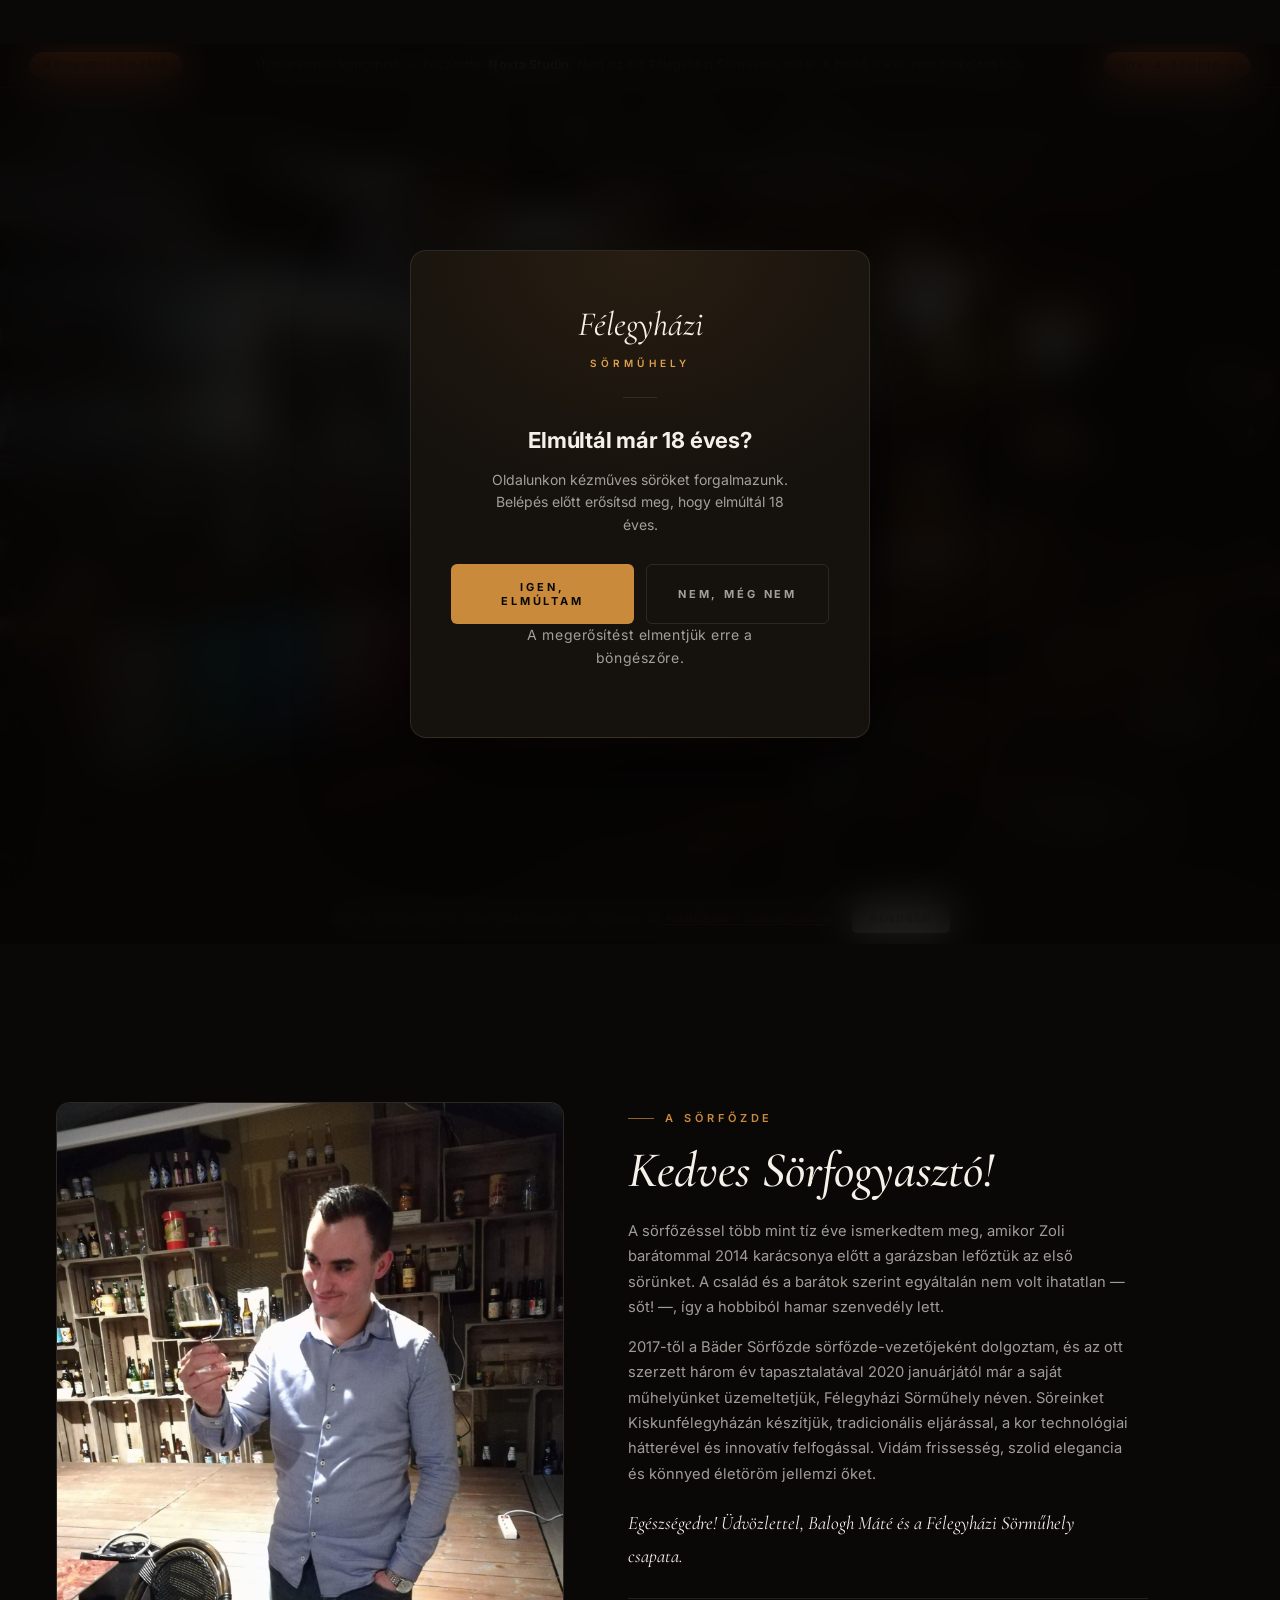
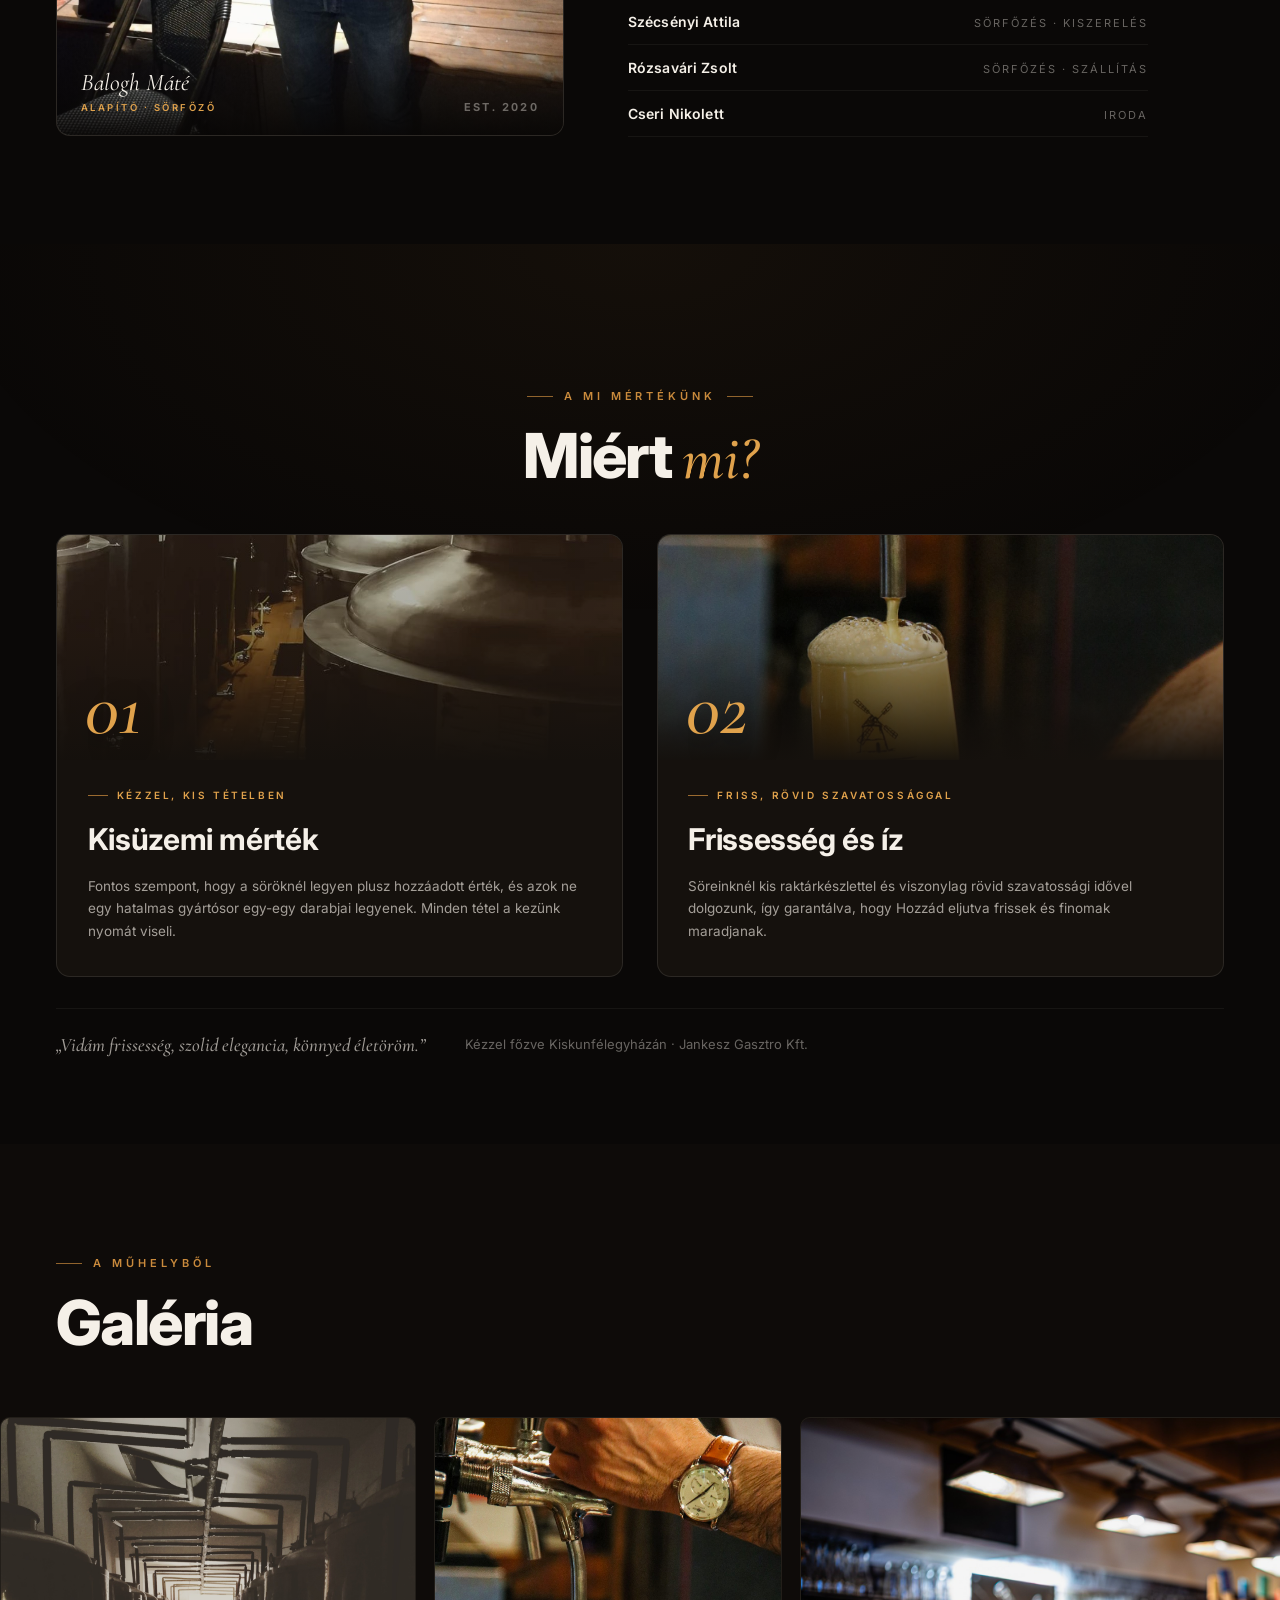
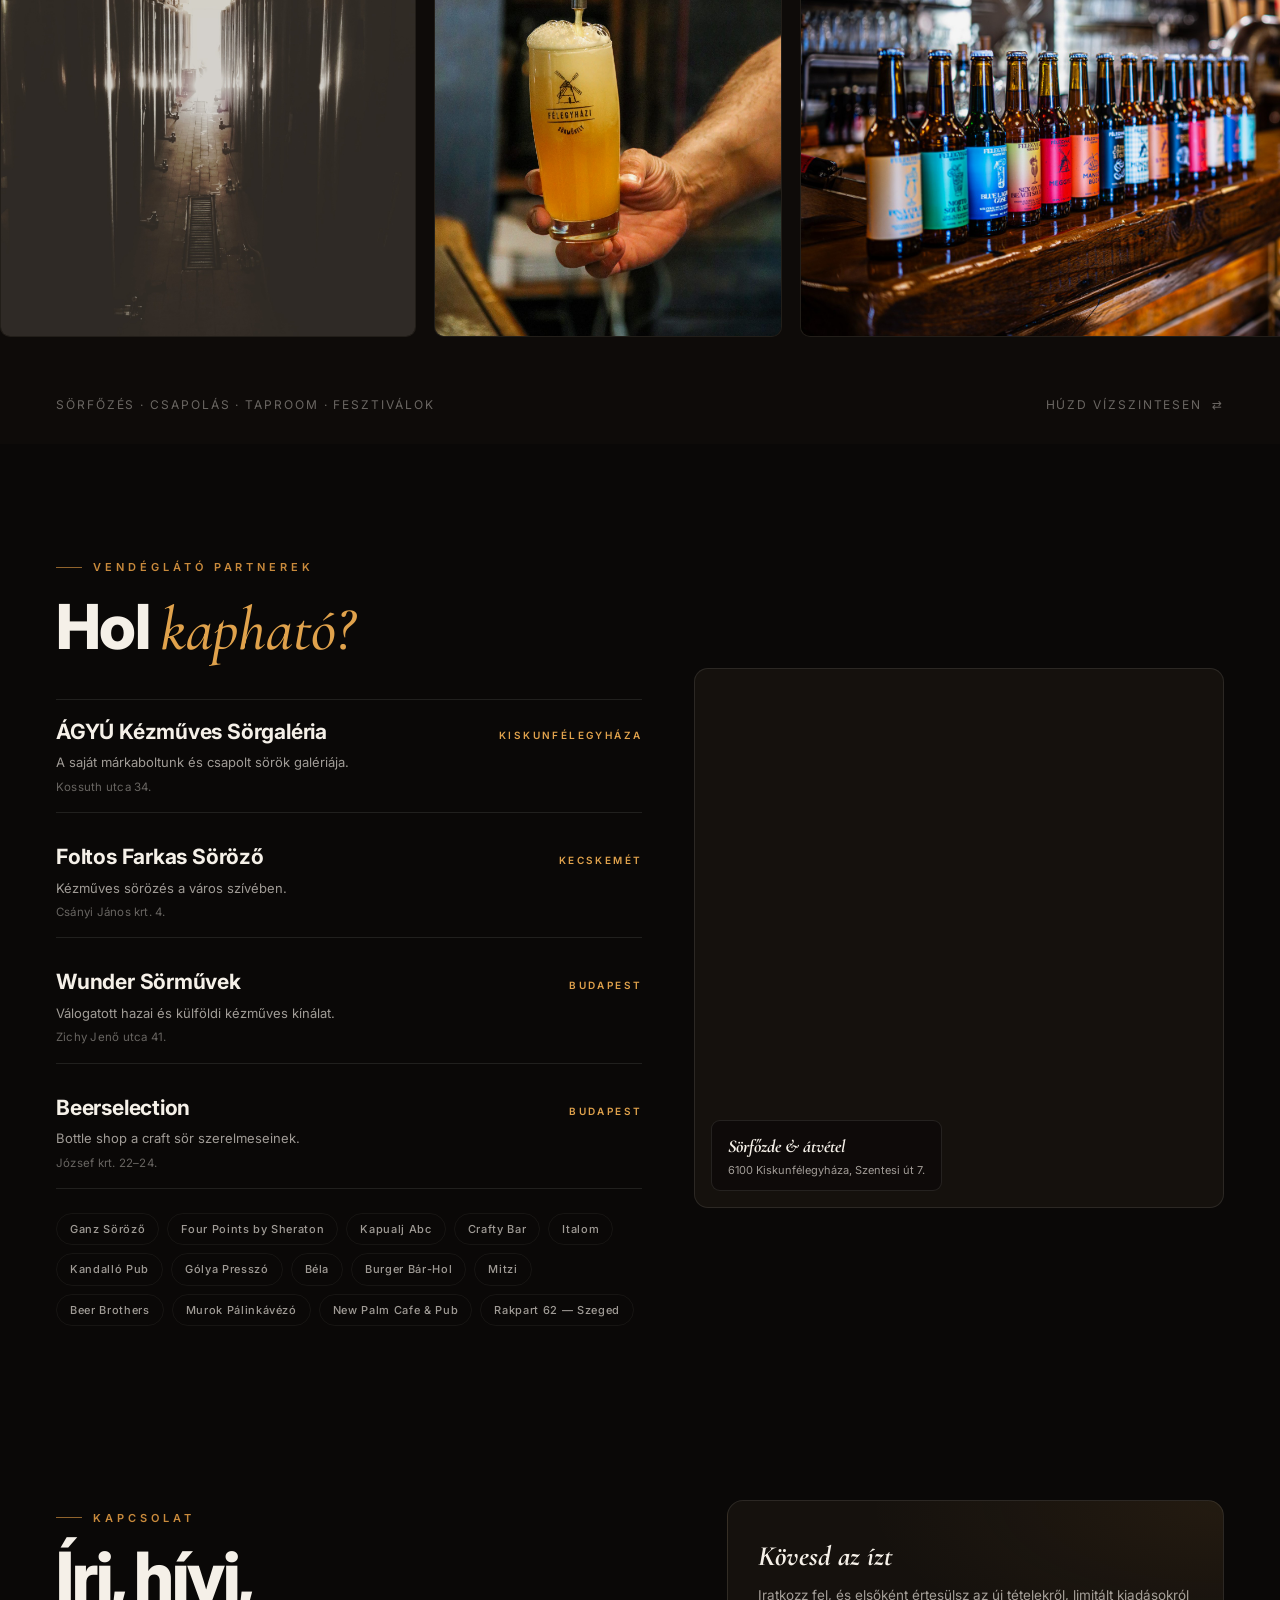
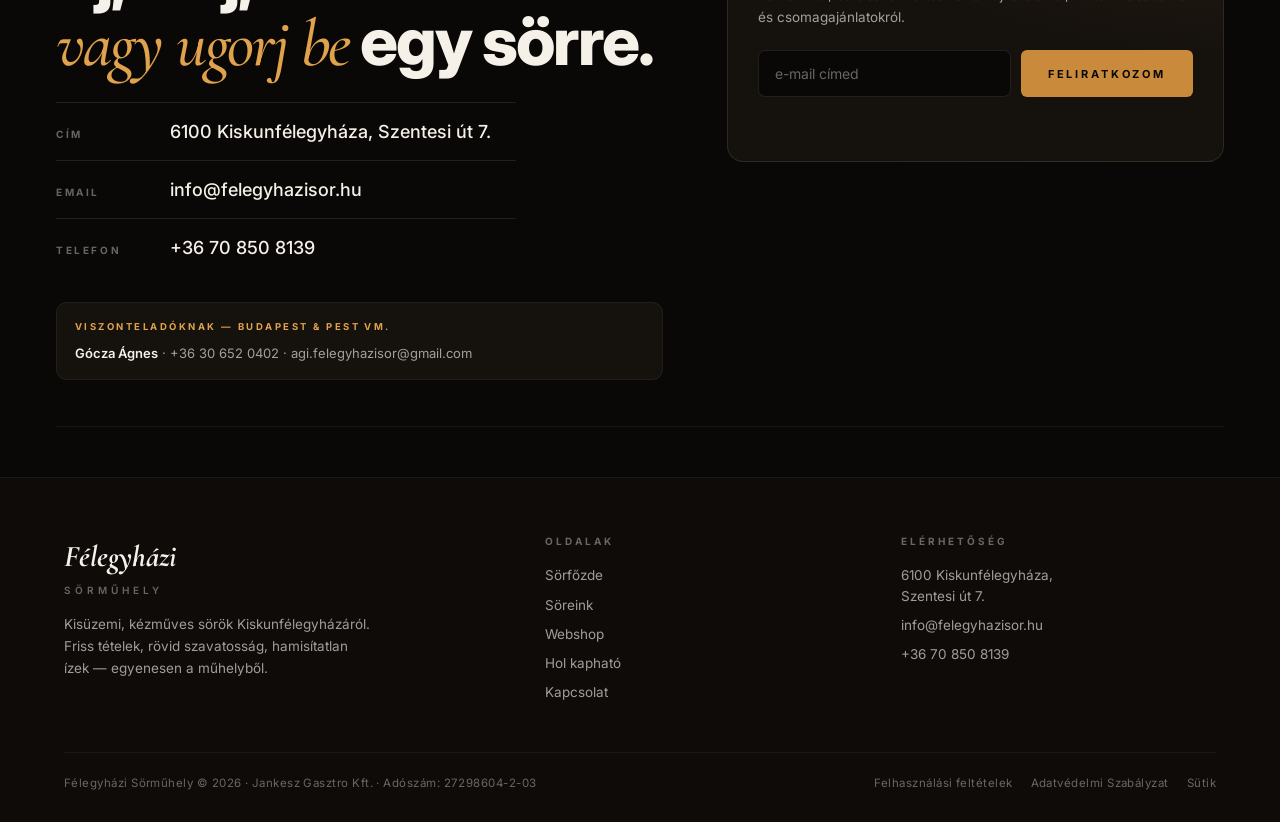
==== commit e27e5d58: "banner" ====
--- a/index.html
+++ b/index.html
@@ -12,6 +12,13 @@
 <link rel="stylesheet" href="css/index.css">
 </head>
 <body>
+
+<!-- ═══ CONCEPT DEMO BANNER ═══════════════════════════════════════════ -->
+<div class="demo-banner" role="note" aria-label="Koncepció demó">
+  <a class="demo-banner__chip" href="https://noxta.studio" target="_blank" rel="noopener">Koncepció demó</a>
+  <p class="demo-banner__copy">Újratervezési koncepció — készítette: <strong>Noxta Studio</strong>. Nem az élő Félegyházi Sörműhely oldal. A belső linkek nem funkcionálisak.</p>
+  <a class="demo-banner__cta" href="https://noxta.studio" target="_blank" rel="noopener">noxta.studio ↗</a>
+</div>
 
 <!-- ═══ AGE GATE ═══════════════════════════════════════════════════════ -->
 <div class="agegate" id="agegate" role="dialog" aria-modal="true" aria-label="Korhatár-ellenőrzés">
--- a/css/base.css
+++ b/css/base.css
@@ -32,6 +32,8 @@
   --sans:  'Inter', system-ui, -apple-system, sans-serif;
 
   --nav-h: 78px;
+  --banner-h: 44px;          /* Noxta concept-demo banner */
+  --noxta-orange: #FF6B2C;
   --ease:  cubic-bezier(0.25, 1, 0.5, 1);
   --maxw:  1320px;
 }
@@ -47,6 +49,7 @@
   font-weight: 400;
   font-size: 16px;
   line-height: 1.5;
+  padding-top: var(--banner-h);   /* clear the fixed concept-demo banner */
   -webkit-font-smoothing: antialiased;
   text-rendering: optimizeLegibility;
 }
@@ -161,7 +164,7 @@
 
 .nav {
   position: fixed;
-  top: 0; left: 0; right: 0;
+  top: var(--banner-h); left: 0; right: 0;
   z-index: 200;
   display: grid;
   grid-template-columns: 1fr auto 1fr;
@@ -371,6 +374,61 @@
 }
 .footer-bottom .legal { display: flex; gap: 18px; flex-wrap: wrap; }
 .footer-bottom .legal a:hover { color: var(--ink-soft); }
+
+/* ─── Concept-demo banner (Noxta Studio) ───────────────────────────────── */
+
+.demo-banner {
+  position: fixed;
+  top: 0; left: 0; right: 0;
+  height: var(--banner-h);
+  z-index: 250;
+  display: flex;
+  align-items: center;
+  gap: 14px;
+  padding: 0 clamp(14px, 3vw, 30px);
+  background: #0A0807;
+  border-bottom: 1px solid rgba(255, 107, 44, 0.32);
+  font-family: var(--sans);
+  font-size: 12.5px;
+  letter-spacing: 0.005em;
+  color: rgba(245, 240, 232, 0.86);
+}
+.demo-banner__chip,
+.demo-banner__cta {
+  display: inline-flex;
+  align-items: center;
+  gap: 4px;
+  padding: 6px 14px;
+  background: var(--noxta-orange);
+  color: #0A0807;
+  font-size: 10.5px;
+  font-weight: 700;
+  letter-spacing: 0.18em;
+  text-transform: uppercase;
+  text-decoration: none;
+  border-radius: 999px;
+  white-space: nowrap;
+  transition: filter 0.2s, transform 0.2s;
+}
+.demo-banner__chip:hover,
+.demo-banner__cta:hover { filter: brightness(1.12); transform: translateY(-1px); }
+.demo-banner__copy {
+  flex: 1;
+  margin: 0;
+  text-align: center;
+  color: rgba(245, 240, 232, 0.78);
+}
+.demo-banner__copy strong { color: #fff; font-weight: 700; }
+
+@media (max-width: 820px) {
+  .demo-banner__copy { display: none; }
+  .demo-banner { justify-content: space-between; }
+}
+@media (max-width: 420px) {
+  .demo-banner { padding: 0 10px; gap: 8px; }
+  .demo-banner__chip,
+  .demo-banner__cta { padding: 5px 11px; font-size: 9.5px; letter-spacing: 0.12em; }
+}
 
 /* ─── Cookie strip ──────────────────────────────────────────────────────── */
 
